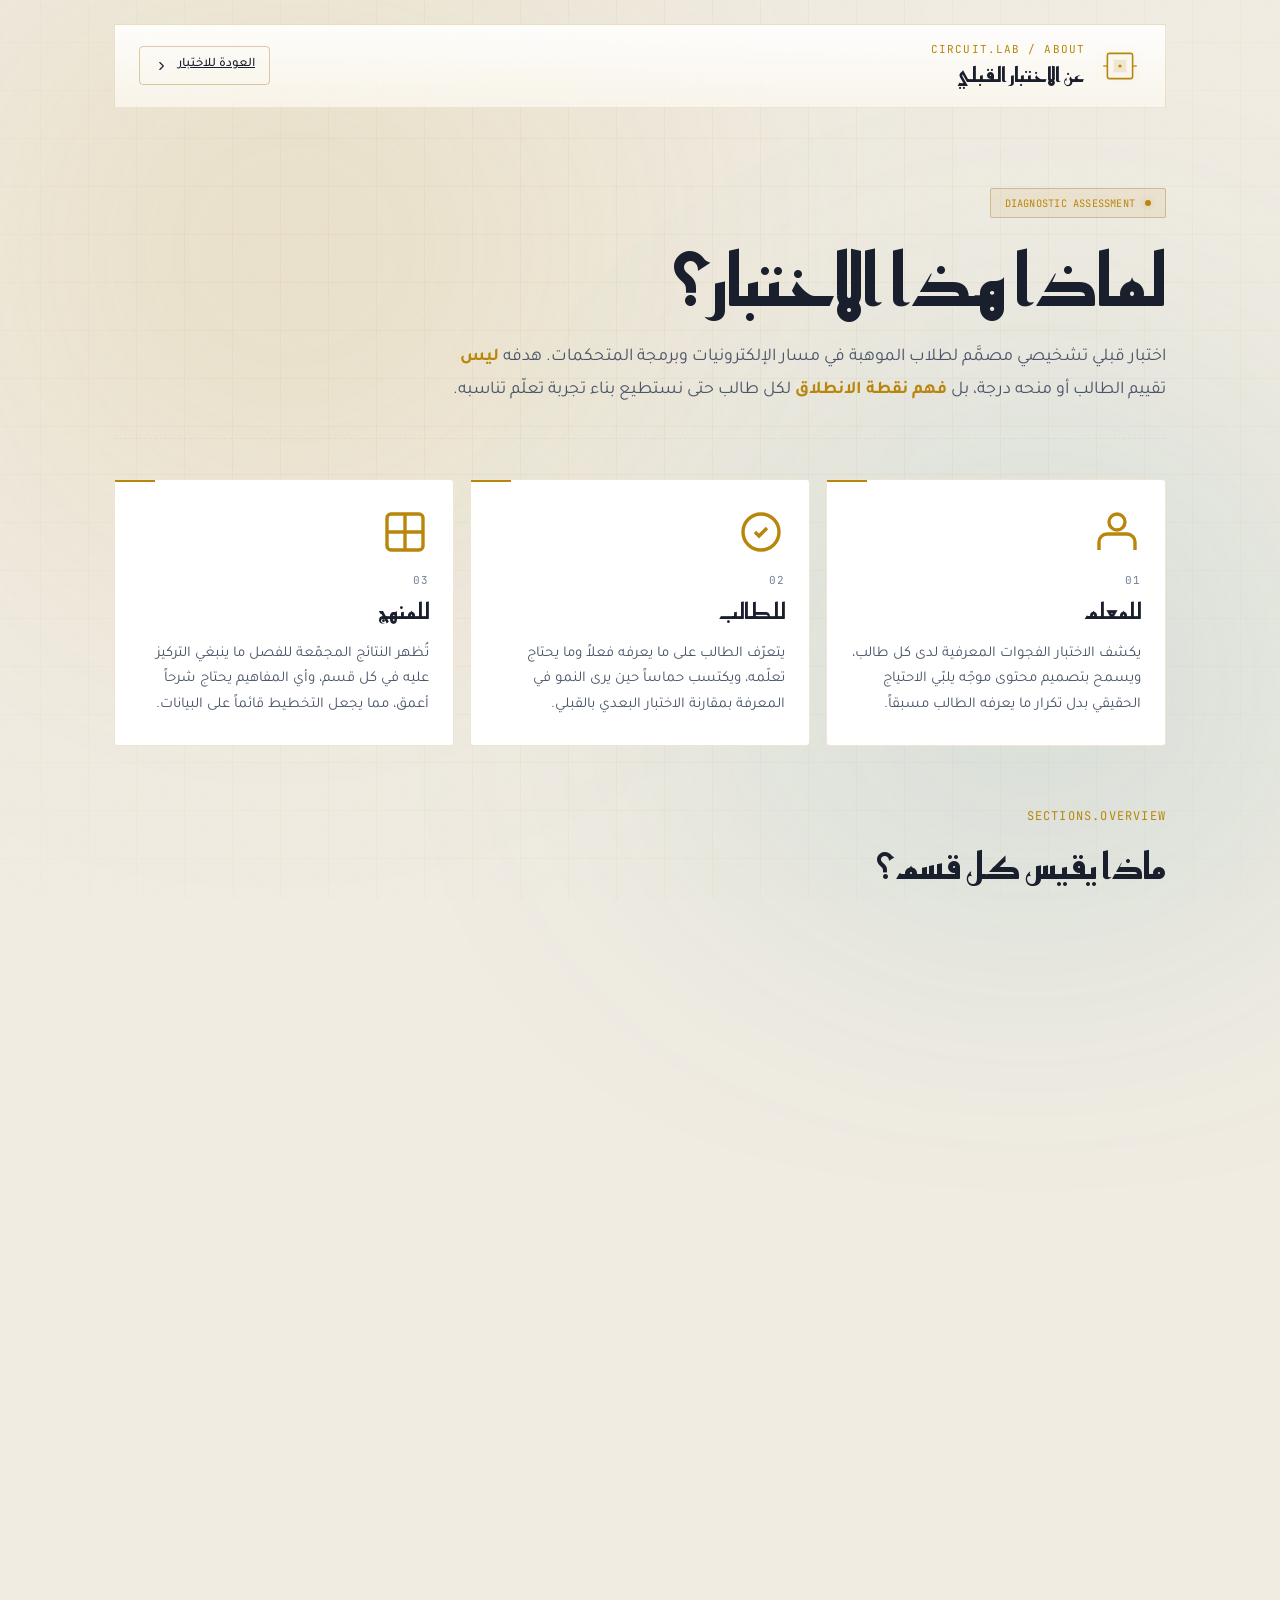
==== about.html @ c79e9f81 "Add files via upload" ====
<!DOCTYPE html>
<html lang="ar" dir="rtl">
<head>
  <meta charset="UTF-8" />
  <meta name="viewport" content="width=device-width, initial-scale=1.0" />
  <title>عن الاختبار — CIRCUIT.LAB</title>
  <link rel="preconnect" href="https://fonts.googleapis.com" />
  <link rel="preconnect" href="https://fonts.gstatic.com" crossorigin />
  <link href="https://fonts.googleapis.com/css2?family=Reem+Kufi:wght@400;500;600;700&family=Tajawal:wght@300;400;500;700;800&family=JetBrains+Mono:wght@400;500;700&display=swap" rel="stylesheet" />
  <link rel="stylesheet" href="styles.css" />
</head>
<body>
  <div class="ambient-grid" aria-hidden="true"></div>
  <div class="ambient-noise" aria-hidden="true"></div>
  <div class="ambient-glow ambient-glow--amber" aria-hidden="true"></div>
  <div class="ambient-glow ambient-glow--cyan" aria-hidden="true"></div>

  <div class="about-wrap">
    <!-- Top bar -->
    <div class="about-topbar">
      <div class="dash-brand">
        <div class="dash-brand__chip">
          <svg viewBox="0 0 40 40">
            <rect x="8" y="8" width="24" height="24" rx="2" fill="none" stroke="currentColor" stroke-width="1.5"/>
            <rect x="14" y="14" width="12" height="12" fill="currentColor" opacity="0.15"/>
            <circle cx="20" cy="20" r="1.5" fill="currentColor"/>
            <line x1="4" y1="20" x2="8" y2="20" stroke="currentColor" stroke-width="1.2"/>
            <line x1="32" y1="20" x2="36" y2="20" stroke="currentColor" stroke-width="1.2"/>
          </svg>
        </div>
        <div>
          <div class="dash-brand__title">CIRCUIT.LAB / ABOUT</div>
          <div class="dash-brand__sub">عن الاختبار القبلي</div>
        </div>
      </div>
      <a href="index.html" class="btn btn--ghost btn--sm">
        العودة للاختبار
        <svg viewBox="0 0 24 24" width="14" height="14"><path d="M10 6l6 6-6 6" fill="none" stroke="currentColor" stroke-width="2" stroke-linecap="round" stroke-linejoin="round"/></svg>
      </a>
    </div>

    <!-- Hero -->
    <section class="about-hero">
      <span class="meta-tag">
        <span class="meta-tag__dot"></span>
        <span class="mono">DIAGNOSTIC ASSESSMENT</span>
      </span>
      <h1 class="about-title">لماذا هذا الاختبار؟</h1>
      <p class="about-lede">
        اختبار قبلي تشخيصي مصمَّم لطلاب الموهبة في مسار الإلكترونيات وبرمجة المتحكمات.
        هدفه <strong>ليس</strong> تقييم الطالب أو منحه درجة، بل <strong>فهم نقطة الانطلاق</strong>
        لكل طالب حتى نستطيع بناء تجربة تعلّم تناسبه.
      </p>
    </section>

    <!-- Value cards -->
    <section class="about-values">
      <article class="value-card">
        <div class="value-card__icon">
          <svg viewBox="0 0 24 24" fill="none" stroke="currentColor" stroke-width="1.7">
            <path d="M3 21v-4a4 4 0 014-4h10a4 4 0 014 4v4"/>
            <circle cx="12" cy="7" r="4"/>
          </svg>
        </div>
        <span class="value-card__num mono">01</span>
        <h3>للمعلم</h3>
        <p>يكشف الاختبار الفجوات المعرفية لدى كل طالب، ويسمح بتصميم محتوى موجّه يلبّي الاحتياج الحقيقي بدل تكرار ما يعرفه الطالب مسبقاً.</p>
      </article>

      <article class="value-card">
        <div class="value-card__icon">
          <svg viewBox="0 0 24 24" fill="none" stroke="currentColor" stroke-width="1.7">
            <circle cx="12" cy="12" r="9"/>
            <path d="M9 12l2 2 4-4"/>
          </svg>
        </div>
        <span class="value-card__num mono">02</span>
        <h3>للطالب</h3>
        <p>يتعرّف الطالب على ما يعرفه فعلاً وما يحتاج تعلّمه، ويكتسب حماساً حين يرى النمو في المعرفة بمقارنة الاختبار البعدي بالقبلي.</p>
      </article>

      <article class="value-card">
        <div class="value-card__icon">
          <svg viewBox="0 0 24 24" fill="none" stroke="currentColor" stroke-width="1.7">
            <path d="M3 12h18M12 3v18"/>
            <rect x="3" y="3" width="18" height="18" rx="2"/>
          </svg>
        </div>
        <span class="value-card__num mono">03</span>
        <h3>للمنهج</h3>
        <p>تُظهر النتائج المجمّعة للفصل ما ينبغي التركيز عليه في كل قسم، وأي المفاهيم يحتاج شرحاً أعمق، مما يجعل التخطيط قائماً على البيانات.</p>
      </article>
    </section>

    <!-- Sections overview -->
    <section class="about-sections">
      <div class="about-section-head">
        <span class="mono mono--amber">SECTIONS.OVERVIEW</span>
        <h2>ماذا يقيس كل قسم؟</h2>
      </div>

      <div class="section-block">
        <div class="section-block__head">
          <span class="section-block__code mono">PWR / 01</span>
          <h3>أساسيات الكهرباء والإلكترونيات</h3>
          <span class="section-block__count mono">5 أسئلة</span>
        </div>
        <p>يقيس هذا القسم إلمام الطالب بالمفاهيم الأساسية: وحدات القياس، رموز القطع، فكرة الجهد والتيار والمقاومة، وقواعد التعامل الآمن مع الدوائر. إن ضعف الطالب هنا يعني الحاجة إلى تأسيس نظري قبل الانتقال لأي مشروع عملي.</p>
      </div>

      <div class="section-block">
        <div class="section-block__head">
          <span class="section-block__code mono">MCU / 02</span>
          <h3>الأردوينو وأنواع المتحكمات</h3>
          <span class="section-block__count mono">8 أسئلة</span>
        </div>
        <p>يفحص القسم معرفة الطالب بلوحات التحكم، الفرق بين الأردوينو ولوحات أخرى مثل ESP، وفهم بيئة البرمجة، ومكوّنات اللوحة (المنافذ الرقمية والتناظرية). النتيجة تحدد سرعة الشرح وعمق الأمثلة العملية.</p>
      </div>

      <div class="section-block">
        <div class="section-block__head">
          <span class="section-block__code mono">SNS / 03</span>
          <h3>الحساسات والمستشعرات</h3>
          <span class="section-block__count mono">7 أسئلة</span>
        </div>
        <p>يختبر معرفة الطالب بأنواع الحساسات الشائعة (حرارة، مسافة، ضوء، حركة)، وكيفية اختيار الحساس المناسب لكل تطبيق، إضافةً إلى قدرته على تصميم أفكار مشاريع مبتكرة تستفيد من هذه الحساسات.</p>
      </div>

      <div class="section-block">
        <div class="section-block__head">
          <span class="section-block__code mono">ACT / 04</span>
          <h3>المحركات والمخرجات</h3>
          <span class="section-block__count mono">4 أسئلة</span>
        </div>
        <p>يقيس التفريق بين أنواع المحركات (DC / Servo / Stepper)، ومفهوم المخرجات مقابل المدخلات في الدوائر. هذه المعرفة أساسية لأي مشروع روبوتات أو أتمتة.</p>
      </div>

      <div class="section-block">
        <div class="section-block__head">
          <span class="section-block__code mono">NET / 05</span>
          <h3>الاتصالات والمشاريع</h3>
          <span class="section-block__count mono">6 أسئلة</span>
        </div>
        <p>يقيّم إلمام الطالب بمفاهيم الاتصال اللاسلكي (WiFi, Bluetooth)، وإنترنت الأشياء (IoT)، وقدرته على تخيّل مشاريع مبتكرة. الأسئلة الأخيرة مفتوحة لإظهار شغف الطالب وأفكاره الإبداعية.</p>
      </div>
    </section>

    <!-- How it works -->
    <section class="about-how">
      <div class="about-section-head">
        <span class="mono mono--amber">WORKFLOW</span>
        <h2>كيف يُطبَّق الاختبار؟</h2>
      </div>

      <div class="how-grid">
        <div class="how-step">
          <div class="how-step__num mono">01</div>
          <h4>يحل الطالب الاختبار</h4>
          <p>30 سؤالاً موزعة على 5 أقسام، خلال 45 دقيقة، عبر أي متصفح على الجوال أو الحاسوب.</p>
        </div>
        <div class="how-step">
          <div class="how-step__num mono">02</div>
          <h4>إجابات تصل تلقائياً</h4>
          <p>تُرسَل إجابات الطالب مباشرة إلى لوحة المعلم بمجرد التسليم، دون الحاجة لأي إرسال يدوي.</p>
        </div>
        <div class="how-step">
          <div class="how-step__num mono">03</div>
          <h4>المعلم يصحّح ويحلل</h4>
          <p>يستخدم لوحته لتصحيح الأسئلة (يدوياً أو تلقائياً)، ويستعرض إحصائيات الفصل والأداء لكل قسم.</p>
        </div>
        <div class="how-step">
          <div class="how-step__num mono">04</div>
          <h4>يُبنى المحتوى وفق النتائج</h4>
          <p>يعدّل المعلم خطة التدريس بناءً على نقاط الضعف المشتركة، ويتابع تطور كل طالب لاحقاً.</p>
        </div>
      </div>
    </section>

    <!-- CTA -->
    <section class="about-cta">
      <div class="about-cta__inner">
        <span class="mono mono--amber">READY TO START</span>
        <h2>هيّا نبدأ الاختبار</h2>
        <p>الأسئلة موجّهة للفهم لا للحفظ. أجب بما تعرفه، واترك ما لا تعرفه فارغاً — لا خصم على الأسئلة الخاطئة.</p>
        <a href="index.html" class="btn btn--primary btn--start" style="width:auto; padding: 16px 32px; margin-top: 16px;">
          <span class="btn__label">
            <span>ابدأ الاختبار</span>
            <span class="mono mono--dim">START.EXAM</span>
          </span>
          <span class="btn__arrow" aria-hidden="true">
            <svg viewBox="0 0 24 24" width="18" height="18"><path d="M14 6l-6 6 6 6" fill="none" stroke="currentColor" stroke-width="2" stroke-linecap="round" stroke-linejoin="round"/></svg>
          </span>
        </a>
      </div>
    </section>
  </div>
</body>
</html>
---- styles.css ----
/* ============================================================
   CIRCUIT.LAB — Diagnostic Module Stylesheet
   Aesthetic: "Digital Laboratory"
   Palette: void navy + amber warning + cyan signal
   Typography: Reem Kufi (display AR) + Tajawal (body AR) + JetBrains Mono
============================================================ */

/* ------------------------------------------------------------
   1. Design tokens — LIGHT THEME
   "Clean Modern Laboratory" — warm off-white paper with amber/cyan accents
------------------------------------------------------------ */
:root {
  /* Base surfaces */
  --bg-void: #f0ece2;         /* darkest — warm cream */
  --bg-primary: #f7f3ea;      /* main body background */
  --bg-surface: #ffffff;      /* paper */
  --bg-elevated: #ffffff;     /* cards */
  --bg-hover: #f2ecdd;        /* hover state */
  --bg-inset: #fbf7ee;        /* inset panels */

  /* Borders */
  --border-hairline: rgba(160, 110, 20, 0.08);
  --border-subtle: rgba(160, 110, 20, 0.18);
  --border-normal: rgba(160, 110, 20, 0.35);
  --border-strong: rgba(160, 110, 20, 0.55);
  --border-cool: rgba(14, 116, 144, 0.28);

  /* Text */
  --text-primary: #1a1f2e;
  --text-secondary: #4a5568;
  --text-muted: #718096;
  --text-dim: #a0aec0;
  --text-inverse: #ffffff;

  /* Signal colors — darker for good contrast on light bg */
  --amber: #b8860b;           /* dark goldenrod */
  --amber-soft: #daa520;
  --amber-glow: rgba(184, 134, 11, 0.3);
  --amber-shadow: rgba(184, 134, 11, 0.15);
  --cyan: #0e7490;            /* darker cyan */
  --cyan-soft: #0891b2;
  --cyan-glow: rgba(14, 116, 144, 0.25);
  --mint: #047857;            /* darker mint */
  --mint-glow: rgba(4, 120, 87, 0.25);
  --red: #dc2626;
  --red-glow: rgba(220, 38, 38, 0.25);

  /* Typography */
  --font-display: 'Reem Kufi', 'Tajawal', system-ui, sans-serif;
  --font-body: 'Tajawal', system-ui, sans-serif;
  --font-mono: 'JetBrains Mono', 'Courier New', monospace;

  /* Radii */
  --r-sm: 4px;
  --r-md: 6px;
  --r-lg: 10px;
  --r-xl: 16px;

  /* Motion */
  --ease: cubic-bezier(0.4, 0, 0.2, 1);
  --ease-emphasized: cubic-bezier(0.2, 0.9, 0.3, 1);
  --dur-fast: 180ms;
  --dur-med: 320ms;
  --dur-slow: 600ms;
}

/* ------------------------------------------------------------
   2. Reset & base
------------------------------------------------------------ */
*,
*::before,
*::after {
  box-sizing: border-box;
  margin: 0;
  padding: 0;
}

html,
body {
  height: 100%;
  background: var(--bg-void);
  color: var(--text-primary);
  font-family: var(--font-body);
  font-size: 16px;
  line-height: 1.6;
  overflow-x: hidden;
  -webkit-font-smoothing: antialiased;
  -moz-osx-font-smoothing: grayscale;
}

body {
  position: relative;
  min-height: 100vh;
  overflow-y: auto;
}

button,
input,
textarea,
select {
  font: inherit;
  color: inherit;
}

button {
  background: none;
  border: none;
  cursor: pointer;
}

::selection {
  background: var(--amber);
  color: var(--text-inverse);
}

/* Custom scrollbar */
::-webkit-scrollbar {
  width: 10px;
  height: 10px;
}
::-webkit-scrollbar-track {
  background: var(--bg-primary);
}
::-webkit-scrollbar-thumb {
  background: var(--bg-elevated);
  border-radius: 5px;
  border: 2px solid var(--bg-primary);
}
::-webkit-scrollbar-thumb:hover {
  background: var(--border-normal);
}

.hidden {
  display: none !important;
}

.mono {
  font-family: var(--font-mono);
  font-feature-settings: 'ss01' on;
  letter-spacing: 0.02em;
  font-size: 0.86em;
}
.mono--amber { color: var(--amber); }
.mono--dim   { color: var(--text-dim); }
.mono--muted { color: var(--text-muted); }

/* ------------------------------------------------------------
   3. Ambient background layers
------------------------------------------------------------ */
.ambient-grid,
.ambient-noise,
.ambient-glow {
  position: fixed;
  inset: 0;
  pointer-events: none;
  z-index: 0;
}

.ambient-grid {
  background-image:
    linear-gradient(rgba(160, 110, 20, 0.05) 1px, transparent 1px),
    linear-gradient(90deg, rgba(160, 110, 20, 0.05) 1px, transparent 1px);
  background-size: 48px 48px;
  background-position: center center;
  mask-image: radial-gradient(ellipse at 50% 40%, rgba(0,0,0,1) 40%, rgba(0,0,0,0.3) 90%);
  -webkit-mask-image: radial-gradient(ellipse at 50% 40%, rgba(0,0,0,1) 40%, rgba(0,0,0,0.3) 90%);
}

.ambient-noise {
  opacity: 0.025;
  mix-blend-mode: multiply;
  background-image: url("data:image/svg+xml;utf8,<svg xmlns='http://www.w3.org/2000/svg' width='120' height='120'><filter id='n'><feTurbulence type='fractalNoise' baseFrequency='0.9' numOctaves='2' /></filter><rect width='100%25' height='100%25' filter='url(%23n)' opacity='0.6'/></svg>");
}

.ambient-glow {
  filter: blur(140px);
  opacity: 0.18;
}
.ambient-glow--amber {
  background: radial-gradient(circle at 20% 20%, var(--amber) 0%, transparent 45%);
}
.ambient-glow--cyan {
  background: radial-gradient(circle at 85% 85%, var(--cyan) 0%, transparent 40%);
}

/* ------------------------------------------------------------
   4. Screen structure
------------------------------------------------------------ */
.screen {
  position: relative;
  z-index: 1;
  min-height: 100vh;
  animation: screen-in var(--dur-slow) var(--ease-emphasized);
}

@keyframes screen-in {
  from {
    opacity: 0;
    transform: translateY(8px);
  }
  to {
    opacity: 1;
    transform: translateY(0);
  }
}

/* ------------------------------------------------------------
   5. WELCOME screen
------------------------------------------------------------ */
.screen--welcome {
  padding: 32px 24px;
  display: flex;
  align-items: center;
  justify-content: center;
}

.frame--outer {
  width: 100%;
  max-width: 1400px;
  border: 1px solid var(--border-subtle);
  background: linear-gradient(180deg, rgba(255, 255, 255, 0.85), rgba(251, 247, 238, 0.7));
  backdrop-filter: blur(2px);
  position: relative;
}

/* Frame corner brackets */
.frame--outer::before,
.frame--outer::after {
  content: '';
  position: absolute;
  width: 32px;
  height: 32px;
  border: 2px solid var(--amber);
  opacity: 0.7;
}
.frame--outer::before {
  top: -1px; right: -1px;
  border-left: none; border-bottom: none;
}
.frame--outer::after {
  bottom: -1px; left: -1px;
  border-right: none; border-top: none;
}

.brand-strip {
  display: flex;
  justify-content: space-between;
  align-items: center;
  padding: 14px 24px;
  border-bottom: 1px solid var(--border-hairline);
  background: var(--bg-inset);
  font-size: 12px;
  color: var(--text-muted);
}
.brand-strip__left,
.brand-strip__right {
  display: flex;
  align-items: center;
  gap: 12px;
}
.brand-strip__divider {
  color: var(--text-dim);
}
.brand-strip__link {
  display: inline-flex;
  align-items: center;
  gap: 6px;
  color: var(--amber);
  text-decoration: none;
  padding: 4px 10px;
  border: 1px solid var(--border-normal);
  border-radius: 2px;
  transition: all var(--dur-fast) var(--ease);
}
.brand-strip__link:hover {
  background: rgba(184, 134, 11, 0.1);
  transform: translateY(-1px);
}

.signal-dot {
  display: inline-block;
  width: 8px;
  height: 8px;
  border-radius: 50%;
  background: var(--mint);
  box-shadow: 0 0 8px var(--mint-glow);
  animation: pulse 1.6s infinite;
}
.signal-dot--sm {
  width: 6px;
  height: 6px;
}
@keyframes pulse {
  0%, 100% { opacity: 1; transform: scale(1); }
  50% { opacity: 0.4; transform: scale(0.85); }
}

.welcome-grid {
  display: grid;
  grid-template-columns: 1.35fr 1fr;
  gap: 48px;
  padding: 56px 48px;
}

.welcome-hero {
  animation: slide-in-r var(--dur-slow) var(--ease-emphasized) both;
  animation-delay: 100ms;
}
.welcome-panel {
  animation: slide-in-l var(--dur-slow) var(--ease-emphasized) both;
  animation-delay: 250ms;
}

@keyframes slide-in-r {
  from { opacity: 0; transform: translateX(-24px); }
  to { opacity: 1; transform: translateX(0); }
}
@keyframes slide-in-l {
  from { opacity: 0; transform: translateX(24px); }
  to { opacity: 1; transform: translateX(0); }
}

/* Hero */
.meta-tag {
  display: inline-flex;
  align-items: center;
  gap: 10px;
  padding: 6px 14px;
  border: 1px solid var(--border-normal);
  color: var(--amber);
  font-size: 12px;
  letter-spacing: 0.08em;
  border-radius: 2px;
  background: rgba(184, 134, 11, 0.08);
  margin-bottom: 32px;
}
.meta-tag__dot {
  width: 6px;
  height: 6px;
  border-radius: 50%;
  background: var(--amber);
  box-shadow: 0 0 6px var(--amber-glow);
  animation: pulse 1.6s infinite;
}

.hero-title {
  font-family: var(--font-display);
  font-weight: 700;
  font-size: clamp(56px, 9vw, 128px);
  line-height: 0.9;
  letter-spacing: -0.02em;
  margin-bottom: 20px;
}
.hero-title__line {
  display: block;
  color: var(--text-primary);
}
.hero-title__line--accent {
  color: var(--amber);
  position: relative;
  padding-inline-start: 44px;
}
.hero-title__line--accent::before {
  content: '';
  position: absolute;
  right: 0;
  top: 50%;
  transform: translateY(-50%);
  width: 28px;
  height: 2px;
  background: var(--amber);
  box-shadow: 0 0 8px var(--amber-glow);
}

.hero-underline {
  color: var(--amber);
  opacity: 0.5;
  margin-bottom: 32px;
  height: 12px;
}
.hero-underline svg { width: 100%; height: 100%; }

.hero-subtitle {
  font-family: var(--font-display);
  font-weight: 500;
  font-size: 22px;
  color: var(--cyan);
  margin-bottom: 24px;
  letter-spacing: 0.01em;
}

.hero-description {
  max-width: 540px;
  color: var(--text-secondary);
  line-height: 1.8;
  margin-bottom: 40px;
  font-size: 17px;
}

.hero-stats {
  display: grid;
  grid-template-columns: repeat(4, 1fr);
  gap: 12px;
  margin-bottom: 40px;
  max-width: 640px;
}
.stat {
  position: relative;
  padding: 16px 14px 14px;
  border: 1px solid var(--border-hairline);
  background: var(--bg-inset);
  overflow: hidden;
  transition: border-color var(--dur-fast) var(--ease), transform var(--dur-fast) var(--ease);
}
.stat:hover {
  border-color: var(--border-normal);
  transform: translateY(-2px);
}
.stat::before {
  content: '';
  position: absolute;
  top: 0; left: 0;
  width: 24px;
  height: 1px;
  background: var(--amber);
}
.stat__ordinal {
  display: block;
  font-size: 10px;
  color: var(--text-dim);
  margin-bottom: 8px;
}
.stat__value {
  display: block;
  font-size: 32px;
  color: var(--text-primary);
  font-weight: 700;
  line-height: 1;
}
.stat__label {
  display: block;
  font-size: 13px;
  color: var(--text-muted);
  margin-top: 4px;
}

.hero-instructions {
  border: 1px solid var(--border-hairline);
  background: rgba(11, 17, 32, 0.6);
  padding: 20px 24px;
  max-width: 640px;
}
.instructions-header {
  padding-bottom: 12px;
  margin-bottom: 12px;
  border-bottom: 1px solid var(--border-hairline);
  font-size: 12px;
  color: var(--amber);
  letter-spacing: 0.06em;
}
.hero-instructions ul {
  list-style: none;
}
.hero-instructions li {
  display: flex;
  gap: 12px;
  padding: 6px 0;
  color: var(--text-secondary);
  font-size: 15px;
}
.li-num {
  color: var(--amber);
  flex-shrink: 0;
}

/* Panel */
.welcome-panel {
  position: relative;
  padding: 44px 40px;
  background: linear-gradient(180deg, rgba(255, 255, 255, 0.9), rgba(251, 247, 238, 0.85));
  border: 1px solid var(--border-subtle);
}

.panel-corners {
  position: absolute;
  inset: 0;
  pointer-events: none;
}
.corner {
  position: absolute;
  width: 18px;
  height: 18px;
  border-color: var(--amber);
  border-style: solid;
  border-width: 0;
}
.corner--tl { top: -1px; right: -1px; border-top-width: 2px; border-right-width: 2px; }
.corner--tr { top: -1px; left: -1px; border-top-width: 2px; border-left-width: 2px; }
.corner--bl { bottom: -1px; right: -1px; border-bottom-width: 2px; border-right-width: 2px; }
.corner--br { bottom: -1px; left: -1px; border-bottom-width: 2px; border-left-width: 2px; }

.panel-head {
  margin-bottom: 32px;
}
.panel-head__row {
  display: flex;
  justify-content: space-between;
  align-items: center;
  margin-bottom: 12px;
  font-size: 11px;
  letter-spacing: 0.08em;
}
.panel-title {
  font-family: var(--font-display);
  font-weight: 600;
  font-size: 34px;
  margin-bottom: 6px;
}
.panel-caption {
  color: var(--text-muted);
  font-size: 15px;
}

.student-form {
  display: flex;
  flex-direction: column;
  gap: 20px;
}

.field {
  display: block;
  position: relative;
}
.field__index {
  display: inline-block;
  color: var(--amber);
  font-size: 11px;
  margin-inline-end: 8px;
}
.field__label {
  color: var(--text-secondary);
  font-size: 14px;
  font-weight: 500;
}
.field__optional {
  color: var(--text-dim);
  font-size: 12px;
  margin-inline-start: 4px;
}
.field input,
.field textarea {
  display: block;
  width: 100%;
  margin-top: 8px;
  padding: 12px 14px;
  background: var(--bg-inset);
  border: 1px solid var(--border-hairline);
  border-radius: var(--r-sm);
  color: var(--text-primary);
  font-size: 15px;
  transition: border-color var(--dur-fast) var(--ease), box-shadow var(--dur-fast) var(--ease), background var(--dur-fast) var(--ease);
}
.field input::placeholder,
.field textarea::placeholder {
  color: var(--text-dim);
}
.field input:focus,
.field textarea:focus {
  outline: none;
  border-color: var(--amber);
  background: rgba(11, 17, 32, 0.9);
  box-shadow: 0 0 0 3px var(--amber-shadow);
}

/* Buttons */
.btn {
  display: inline-flex;
  align-items: center;
  justify-content: center;
  gap: 10px;
  padding: 14px 22px;
  border-radius: var(--r-sm);
  border: 1px solid transparent;
  font-family: var(--font-body);
  font-weight: 500;
  font-size: 15px;
  cursor: pointer;
  transition: transform var(--dur-fast) var(--ease), background var(--dur-fast) var(--ease), border-color var(--dur-fast) var(--ease), box-shadow var(--dur-fast) var(--ease);
  position: relative;
  overflow: hidden;
}
.btn--sm { padding: 8px 14px; font-size: 13px; }
.btn__arrow { display: inline-flex; }
.btn:active { transform: translateY(1px); }

.btn--primary {
  background: var(--amber);
  color: var(--text-inverse);
  font-weight: 700;
  border-color: var(--amber);
  box-shadow: 0 4px 20px var(--amber-shadow);
}
.btn--primary:hover {
  background: var(--amber-soft);
  box-shadow: 0 6px 30px var(--amber-glow);
  transform: translateY(-1px);
}

.btn--ghost {
  background: transparent;
  color: var(--text-primary);
  border-color: var(--border-normal);
}
.btn--ghost:hover {
  border-color: var(--amber);
  background: rgba(184, 134, 11, 0.1);
}

.btn--start {
  width: 100%;
  padding: 18px 24px;
  margin-top: 8px;
  justify-content: space-between;
}
.btn--start .btn__label {
  display: flex;
  flex-direction: column;
  align-items: flex-start;
  gap: 2px;
  line-height: 1.2;
}
.btn--start .btn__label > span:first-child {
  font-size: 17px;
  font-weight: 700;
}
.btn--start .btn__label > span:last-child {
  font-size: 10px;
  opacity: 0.7;
  letter-spacing: 0.08em;
}

.resume-row {
  display: flex;
  justify-content: space-between;
  align-items: center;
  padding-top: 16px;
  border-top: 1px dashed var(--border-hairline);
  margin-top: 8px;
}

.link-btn {
  display: inline-flex;
  align-items: center;
  gap: 8px;
  color: var(--cyan);
  font-size: 13px;
  padding: 6px 8px;
  transition: color var(--dur-fast) var(--ease);
}
.link-btn:hover { color: var(--cyan-soft); }
.link-btn--danger { color: var(--red); }
.link-btn--danger:hover { color: #fca5a5; }

/* ------------------------------------------------------------
   6. QUIZ screen
------------------------------------------------------------ */
.screen--quiz {
  display: flex;
  flex-direction: column;
  padding: 0;
}

.quiz-header {
  display: flex;
  justify-content: space-between;
  align-items: center;
  padding: 16px 32px;
  border-bottom: 1px solid var(--border-hairline);
  background: linear-gradient(180deg, rgba(255, 255, 255, 0.95), rgba(255, 255, 255, 0.85));
  backdrop-filter: blur(8px);
  position: sticky;
  top: 0;
  z-index: 10;
}
.quiz-header__left,
.quiz-header__right {
  display: flex;
  align-items: center;
  gap: 20px;
}

.chip-logo {
  width: 40px;
  height: 40px;
  color: var(--amber);
  filter: drop-shadow(0 0 6px var(--amber-shadow));
}

.quiz-brand__title {
  color: var(--amber);
  font-size: 12px;
  letter-spacing: 0.1em;
}
.quiz-brand__sub {
  font-family: var(--font-display);
  font-size: 15px;
  color: var(--text-primary);
  margin-top: 2px;
}

.student-badge {
  padding: 6px 12px;
  border: 1px solid var(--border-subtle);
  border-radius: var(--r-sm);
  font-size: 13px;
  color: var(--text-secondary);
  background: var(--bg-inset);
  margin-inline-start: 16px;
  max-width: 260px;
  overflow: hidden;
  text-overflow: ellipsis;
  white-space: nowrap;
}

.progress-info {
  display: flex;
  flex-direction: column;
  align-items: flex-end;
  gap: 4px;
  min-width: 180px;
}
.progress-info__label {
  font-size: 10px;
  color: var(--text-muted);
  letter-spacing: 0.1em;
}
.progress-info__value {
  font-size: 18px;
  color: var(--text-primary);
  font-weight: 500;
}
.progress-info__sep { color: var(--text-dim); margin: 0 3px; }
.progress-bar {
  width: 100%;
  height: 4px;
  background: var(--bg-inset);
  border-radius: 2px;
  overflow: hidden;
  margin-top: 4px;
}
.progress-bar__fill {
  height: 100%;
  width: 0%;
  background: linear-gradient(90deg, var(--amber), var(--cyan));
  transition: width var(--dur-med) var(--ease);
  box-shadow: 0 0 6px var(--amber-shadow);
}

.timer {
  display: flex;
  flex-direction: column;
  align-items: flex-end;
  gap: 2px;
  padding: 8px 16px;
  border: 1px solid var(--border-subtle);
  background: var(--bg-inset);
  border-radius: var(--r-sm);
  min-width: 160px;
}
.timer__label {
  font-size: 10px;
  color: var(--text-muted);
  letter-spacing: 0.1em;
}
.timer__value {
  font-size: 24px;
  color: var(--amber);
  font-weight: 700;
  font-variant-numeric: tabular-nums;
  text-shadow: 0 0 12px var(--amber-shadow);
}
.timer--warn .timer__value { color: var(--red); text-shadow: 0 0 12px var(--red-glow); }
.timer--warn { border-color: var(--red); animation: warn-blink 1s infinite; }
@keyframes warn-blink {
  0%, 100% { box-shadow: 0 0 0 0 var(--red-glow); }
  50% { box-shadow: 0 0 0 4px transparent; }
}

.quiz-body {
  display: grid;
  grid-template-columns: 300px 1fr;
  gap: 32px;
  padding: 32px;
  flex: 1;
  max-width: 1600px;
  width: 100%;
  margin: 0 auto;
}

/* Sidebar navigation */
.quiz-nav {
  position: sticky;
  top: 100px;
  align-self: start;
  padding: 20px;
  border: 1px solid var(--border-hairline);
  background: var(--bg-inset);
  max-height: calc(100vh - 140px);
  overflow-y: auto;
}
.quiz-nav__head {
  padding-bottom: 12px;
  margin-bottom: 12px;
  border-bottom: 1px solid var(--border-hairline);
}
.quiz-nav__title {
  display: block;
  font-family: var(--font-display);
  font-size: 15px;
  color: var(--text-primary);
  margin-top: 4px;
}
.quiz-nav__legend {
  display: flex;
  flex-wrap: wrap;
  gap: 10px;
  padding-bottom: 12px;
  margin-bottom: 16px;
  border-bottom: 1px dashed var(--border-hairline);
}
.legend-item {
  display: inline-flex;
  align-items: center;
  gap: 6px;
  font-size: 11px;
  color: var(--text-muted);
}
.legend-swatch {
  display: inline-block;
  width: 12px;
  height: 12px;
  border: 1px solid var(--border-normal);
}
.legend-swatch--answered { background: var(--amber); border-color: var(--amber); }
.legend-swatch--current { background: transparent; border-color: var(--cyan); box-shadow: 0 0 4px var(--cyan-glow); }
.legend-swatch--empty { background: transparent; }

.section-list {
  display: flex;
  flex-direction: column;
  gap: 18px;
}
.nav-section-title {
  display: flex;
  align-items: baseline;
  gap: 8px;
  font-size: 12px;
  color: var(--text-secondary);
  margin-bottom: 8px;
  padding-bottom: 6px;
  border-bottom: 1px dashed var(--border-hairline);
}
.nav-section-title .mono {
  color: var(--text-dim);
}
.nav-questions {
  display: grid;
  grid-template-columns: repeat(6, 1fr);
  gap: 6px;
}
.nav-q-btn {
  display: flex;
  align-items: center;
  justify-content: center;
  aspect-ratio: 1 / 1;
  border: 1px solid var(--border-subtle);
  background: var(--bg-void);
  color: var(--text-muted);
  font-family: var(--font-mono);
  font-size: 12px;
  transition: all var(--dur-fast) var(--ease);
}
.nav-q-btn:hover {
  border-color: var(--amber);
  color: var(--amber);
}
.nav-q-btn.is-answered {
  background: var(--amber);
  color: var(--text-inverse);
  border-color: var(--amber);
}
.nav-q-btn.is-current {
  border-color: var(--cyan);
  color: var(--cyan);
  box-shadow: inset 0 0 0 1px var(--cyan-glow), 0 0 8px var(--cyan-glow);
}
.nav-q-btn.is-answered.is-current {
  background: var(--cyan);
  color: var(--text-inverse);
  border-color: var(--cyan);
}

/* Main question area */
.quiz-main {
  display: flex;
  flex-direction: column;
  min-width: 0;
}

.question-shell {
  padding: 40px 44px;
  border: 1px solid var(--border-subtle);
  background: linear-gradient(180deg, rgba(255, 255, 255, 0.85), rgba(251, 247, 238, 0.75));
  position: relative;
  min-height: 500px;
  margin-bottom: 24px;
  animation: q-fade var(--dur-med) var(--ease-emphasized);
}
@keyframes q-fade {
  from { opacity: 0; transform: translateY(8px); }
  to { opacity: 1; transform: translateY(0); }
}

.q-head {
  display: flex;
  justify-content: space-between;
  align-items: baseline;
  gap: 16px;
  padding-bottom: 20px;
  margin-bottom: 24px;
  border-bottom: 1px dashed var(--border-hairline);
}
.q-crumb {
  display: flex;
  align-items: baseline;
  gap: 12px;
  flex-wrap: wrap;
  font-size: 12px;
}
.q-section-badge {
  display: inline-flex;
  align-items: center;
  gap: 6px;
  padding: 4px 10px;
  background: rgba(14, 116, 144, 0.08);
  border: 1px solid var(--border-cool);
  color: var(--cyan);
  border-radius: 2px;
  font-size: 12px;
  letter-spacing: 0.03em;
}
.q-number {
  color: var(--text-muted);
}
.q-number strong {
  color: var(--amber);
  font-weight: 700;
}
.q-type-badge {
  padding: 4px 10px;
  border: 1px solid var(--border-subtle);
  color: var(--text-muted);
  font-family: var(--font-mono);
  font-size: 11px;
  letter-spacing: 0.06em;
}
.q-points {
  font-family: var(--font-mono);
  font-size: 12px;
  color: var(--amber);
}

.q-title {
  font-family: var(--font-display);
  font-weight: 500;
  font-size: 26px;
  line-height: 1.5;
  color: var(--text-primary);
  margin-bottom: 24px;
}

.q-body { margin-bottom: 24px; }

/* Question image — dark display screen embedded in light paper */
.q-image {
  margin: 16px 0 24px;
  padding: 24px;
  background: #0a0e1a;
  border: 1px solid #2a3452;
  display: flex;
  justify-content: center;
  position: relative;
  border-radius: var(--r-sm);
  overflow: hidden;
  box-shadow: inset 0 2px 8px rgba(0, 0, 0, 0.4), 0 4px 20px rgba(0, 0, 0, 0.08);
}
.q-image::before,
.q-image::after {
  content: '';
  position: absolute;
  width: 14px;
  height: 14px;
  border: 1px solid #ffb020;
  opacity: 0.5;
}
.q-image::before { top: 8px; right: 8px; border-left: none; border-bottom: none; }
.q-image::after { bottom: 8px; left: 8px; border-right: none; border-top: none; }
.q-image img,
.q-image svg {
  max-width: 100%;
  height: auto;
  max-height: 360px;
}
.q-image__caption {
  position: absolute;
  bottom: 8px;
  right: 12px;
  font-family: var(--font-mono);
  font-size: 10px;
  color: rgba(255, 176, 32, 0.7);
  letter-spacing: 0.08em;
}

/* Option list (MCQ / True-False) */
.opt-list {
  display: flex;
  flex-direction: column;
  gap: 10px;
}
.opt {
  display: flex;
  align-items: center;
  gap: 14px;
  padding: 14px 18px;
  border: 1px solid var(--border-subtle);
  background: var(--bg-inset);
  cursor: pointer;
  transition: all var(--dur-fast) var(--ease);
  position: relative;
}
.opt:hover {
  border-color: var(--border-normal);
  background: var(--bg-hover);
  transform: translateX(-4px);
}
.opt__key {
  display: inline-flex;
  align-items: center;
  justify-content: center;
  width: 32px;
  height: 32px;
  border: 1px solid var(--border-normal);
  background: var(--bg-void);
  color: var(--amber);
  font-family: var(--font-mono);
  font-size: 13px;
  font-weight: 500;
  flex-shrink: 0;
  transition: all var(--dur-fast) var(--ease);
}
.opt__text {
  flex: 1;
  font-size: 16px;
  color: var(--text-primary);
  line-height: 1.5;
}
.opt input[type="radio"] { display: none; }
.opt.is-selected {
  border-color: var(--amber);
  background: rgba(184, 134, 11, 0.1);
  box-shadow: inset 3px 0 0 var(--amber);
}
.opt.is-selected .opt__key {
  background: var(--amber);
  color: var(--text-inverse);
  border-color: var(--amber);
}

.opt-list--tf {
  display: grid;
  grid-template-columns: 1fr 1fr;
  gap: 16px;
}
.opt-tf {
  padding: 24px;
  text-align: center;
  font-size: 20px;
  font-family: var(--font-display);
}
.opt-tf__key { margin: 0 auto 8px; }

/* Text input questions */
.q-text-input {
  width: 100%;
  padding: 16px 18px;
  background: var(--bg-inset);
  border: 1px solid var(--border-subtle);
  border-radius: var(--r-sm);
  color: var(--text-primary);
  font-size: 16px;
  font-family: var(--font-body);
  transition: border-color var(--dur-fast) var(--ease), box-shadow var(--dur-fast) var(--ease);
}
.q-text-input:focus {
  outline: none;
  border-color: var(--amber);
  box-shadow: 0 0 0 3px var(--amber-shadow);
}
.q-text-input::placeholder { color: var(--text-dim); }

textarea.q-text-input {
  min-height: 140px;
  resize: vertical;
  line-height: 1.7;
}

/* Code display — dark terminal look */
.q-code {
  margin: 12px 0 20px;
  border: 1px solid #2a3452;
  background: #0a0e1a;
  border-radius: var(--r-sm);
  overflow: hidden;
  box-shadow: 0 4px 20px rgba(0, 0, 0, 0.08);
}
.q-code__head {
  padding: 10px 14px;
  background: #131826;
  border-bottom: 1px solid #2a3452;
  font-family: var(--font-mono);
  font-size: 11px;
  color: #a3aecc;
  letter-spacing: 0.08em;
  display: flex;
  align-items: center;
  gap: 10px;
}
.q-code__dots {
  display: flex;
  gap: 6px;
}
.q-code__dot {
  width: 10px;
  height: 10px;
  border-radius: 50%;
}
.q-code__dot--r { background: #ff5f56; }
.q-code__dot--y { background: #ffbd2e; }
.q-code__dot--g { background: #27c93f; }
.q-code__body {
  padding: 20px 24px;
  font-family: var(--font-mono);
  font-size: 14px;
  color: #7ce8f6;
  line-height: 1.7;
  overflow-x: auto;
  direction: ltr;
  text-align: left;
  white-space: pre;
}
.q-code__body .kw { color: var(--amber); }
.q-code__body .fn { color: #a5b4fc; }
.q-code__body .num { color: var(--mint); }
.q-code__body .cmt { color: var(--text-dim); font-style: italic; }

/* Matching question */
.matching-grid {
  display: grid;
  grid-template-columns: 1fr 1fr;
  gap: 20px;
  align-items: start;
}
.matching-col h4 {
  font-family: var(--font-display);
  font-size: 14px;
  color: var(--text-muted);
  letter-spacing: 0.06em;
  padding-bottom: 8px;
  margin-bottom: 12px;
  border-bottom: 1px dashed var(--border-hairline);
}
.matching-item {
  padding: 12px 14px;
  margin-bottom: 8px;
  background: var(--bg-inset);
  border: 1px solid var(--border-subtle);
  display: flex;
  align-items: center;
  gap: 10px;
  font-size: 15px;
}
.matching-item__key {
  display: inline-flex;
  align-items: center;
  justify-content: center;
  min-width: 28px;
  height: 28px;
  padding: 0 8px;
  border: 1px solid var(--border-normal);
  color: var(--amber);
  font-family: var(--font-mono);
  font-size: 12px;
}
.matching-select {
  margin-inline-start: auto;
  padding: 6px 10px;
  background: var(--bg-void);
  border: 1px solid var(--border-normal);
  color: var(--amber);
  font-family: var(--font-mono);
  font-size: 13px;
  border-radius: 2px;
  cursor: pointer;
}
.matching-select:focus {
  outline: none;
  box-shadow: 0 0 0 2px var(--amber-shadow);
}

.q-hint {
  margin-top: 20px;
  padding: 12px 16px;
  background: rgba(14, 116, 144, 0.06);
  border-inline-start: 3px solid var(--cyan);
  color: var(--cyan-soft);
  font-size: 14px;
  border-radius: 2px;
}
.q-hint strong {
  color: var(--cyan);
  font-family: var(--font-mono);
  font-size: 11px;
  letter-spacing: 0.1em;
  margin-inline-end: 8px;
}

.quiz-actions {
  display: flex;
  justify-content: space-between;
  gap: 12px;
  padding-top: 12px;
}
.quiz-actions .btn { min-width: 140px; }

/* ------------------------------------------------------------
   7. RESULTS screen
------------------------------------------------------------ */
.screen--results {
  padding: 40px 24px;
  display: flex;
  align-items: center;
  justify-content: center;
}
.results-frame {
  width: 100%;
  max-width: 1100px;
}

.results-hero {
  text-align: center;
  padding: 40px 20px 60px;
}
.check-frame {
  width: 120px;
  height: 120px;
  margin: 0 auto 24px;
  color: var(--mint);
  filter: drop-shadow(0 0 20px var(--mint-glow));
}
.check-svg { width: 100%; height: 100%; }
.check-circle {
  stroke-dasharray: 251;
  stroke-dashoffset: 251;
  animation: draw-circle 1s var(--ease-emphasized) 0.2s forwards;
}
.check-tick {
  stroke-dasharray: 80;
  stroke-dashoffset: 80;
  animation: draw-tick 0.5s var(--ease-emphasized) 1s forwards;
}
@keyframes draw-circle { to { stroke-dashoffset: 0; } }
@keyframes draw-tick { to { stroke-dashoffset: 0; } }

.results-status {
  font-size: 12px;
  letter-spacing: 0.1em;
  margin-bottom: 12px;
}
.results-title {
  font-family: var(--font-display);
  font-size: 48px;
  font-weight: 600;
  margin-bottom: 8px;
}
.results-subtitle {
  color: var(--text-secondary);
  font-size: 17px;
}

.results-summary {
  display: grid;
  grid-template-columns: repeat(4, 1fr);
  gap: 12px;
  margin-bottom: 48px;
}
.summary-card {
  padding: 20px;
  border: 1px solid var(--border-subtle);
  background: var(--bg-inset);
  position: relative;
}
.summary-card::before {
  content: '';
  position: absolute;
  top: 0; left: 0;
  width: 30px;
  height: 2px;
  background: var(--amber);
}
.summary-card__label {
  display: block;
  font-family: var(--font-mono);
  font-size: 11px;
  color: var(--text-muted);
  letter-spacing: 0.08em;
  margin-bottom: 8px;
}
.summary-card__value {
  display: block;
  font-family: var(--font-display);
  font-size: 22px;
  color: var(--text-primary);
  font-weight: 600;
  word-break: break-word;
}
.summary-card__value--mono {
  font-family: var(--font-mono);
}

.actions-head {
  display: flex;
  justify-content: space-between;
  align-items: baseline;
  padding-bottom: 16px;
  margin-bottom: 24px;
  border-bottom: 1px dashed var(--border-hairline);
}
.actions-title {
  font-family: var(--font-display);
  font-size: 18px;
}

.actions-grid {
  display: grid;
  grid-template-columns: repeat(auto-fit, minmax(240px, 1fr));
  gap: 12px;
  margin-bottom: 32px;
}
.action-card {
  display: flex;
  align-items: center;
  gap: 16px;
  padding: 18px 20px;
  border: 1px solid var(--border-subtle);
  background: var(--bg-inset);
  text-align: right;
  transition: all var(--dur-fast) var(--ease);
  color: var(--text-primary);
  position: relative;
  overflow: hidden;
}
.action-card::before {
  content: '';
  position: absolute;
  top: 0; right: 0;
  width: 3px;
  height: 100%;
  background: var(--amber);
  transform: scaleY(0);
  transform-origin: top;
  transition: transform var(--dur-fast) var(--ease);
}
.action-card:hover {
  border-color: var(--amber);
  background: var(--bg-hover);
  transform: translateY(-2px);
}
.action-card:hover::before {
  transform: scaleY(1);
}
.action-card__icon {
  width: 44px;
  height: 44px;
  display: flex;
  align-items: center;
  justify-content: center;
  border: 1px solid var(--border-normal);
  color: var(--amber);
  flex-shrink: 0;
  transition: all var(--dur-fast) var(--ease);
}
.action-card:hover .action-card__icon {
  background: var(--amber);
  color: var(--text-inverse);
}
.action-card__body { flex: 1; }
.action-card__body h3 {
  font-family: var(--font-display);
  font-size: 16px;
  font-weight: 500;
  margin: 4px 0 2px;
}
.action-card__body p {
  font-size: 13px;
  color: var(--text-muted);
}
.action-card--restart::before { background: var(--cyan); }
.action-card--restart .action-card__icon { color: var(--cyan); border-color: var(--border-cool); }
.action-card--restart:hover .action-card__icon { background: var(--cyan); color: var(--text-inverse); }

.teacher-config {
  border: 1px solid var(--border-subtle);
  background: var(--bg-inset);
  padding: 20px 24px;
}
.teacher-config summary {
  cursor: pointer;
  color: var(--text-primary);
  font-size: 15px;
  display: flex;
  align-items: center;
  gap: 10px;
  list-style: none;
}
.teacher-config summary::-webkit-details-marker { display: none; }
.teacher-config summary::before {
  content: '›';
  font-family: var(--font-mono);
  color: var(--amber);
  transition: transform var(--dur-fast) var(--ease);
}
.teacher-config[open] summary::before { transform: rotate(-90deg); }
.teacher-config__body {
  margin-top: 16px;
  padding-top: 16px;
  border-top: 1px dashed var(--border-hairline);
}
.teacher-config p {
  color: var(--text-secondary);
  font-size: 14px;
  margin-bottom: 12px;
}
.config-row {
  display: flex;
  gap: 8px;
  margin-bottom: 12px;
}
.config-row input {
  flex: 1;
  padding: 10px 12px;
  background: var(--bg-void);
  border: 1px solid var(--border-subtle);
  color: var(--text-primary);
  border-radius: var(--r-sm);
}
.config-row input:focus {
  outline: none;
  border-color: var(--amber);
}
.config-hint {
  font-size: 13px !important;
  color: var(--text-muted) !important;
}
.config-hint code {
  background: var(--bg-void);
  padding: 2px 6px;
  border-radius: 2px;
  color: var(--amber);
  font-family: var(--font-mono);
  font-size: 12px;
}

/* ------------------------------------------------------------
   8. Modal + Toast
------------------------------------------------------------ */
.modal {
  position: fixed;
  inset: 0;
  z-index: 1000;
  display: flex;
  align-items: center;
  justify-content: center;
  animation: fade-in var(--dur-fast) var(--ease);
}
.modal__backdrop {
  position: absolute;
  inset: 0;
  background: rgba(26, 31, 46, 0.55);
  backdrop-filter: blur(4px);
}
.modal__panel {
  position: relative;
  z-index: 1;
  min-width: 380px;
  max-width: 500px;
  background: var(--bg-elevated);
  border: 1px solid var(--border-normal);
  padding: 32px 32px 24px;
  animation: modal-in var(--dur-med) var(--ease-emphasized);
}
@keyframes modal-in {
  from { opacity: 0; transform: scale(0.95) translateY(-8px); }
  to { opacity: 1; transform: scale(1) translateY(0); }
}
.modal__badge {
  font-size: 11px;
  letter-spacing: 0.1em;
  margin-bottom: 12px;
}
.modal__body h3 {
  font-family: var(--font-display);
  font-size: 24px;
  margin-bottom: 8px;
}
.modal__body p {
  color: var(--text-secondary);
  margin-bottom: 12px;
}
.modal__warning {
  padding: 10px 14px;
  background: rgba(220, 38, 38, 0.08);
  border-inline-start: 3px solid var(--red);
  color: var(--red);
  font-size: 14px;
  margin: 12px 0;
}
.modal__actions {
  display: flex;
  justify-content: flex-end;
  gap: 10px;
  margin-top: 20px;
  padding-top: 16px;
  border-top: 1px dashed var(--border-hairline);
}

.toast {
  position: fixed;
  bottom: 32px;
  left: 50%;
  transform: translateX(-50%) translateY(20px);
  padding: 12px 20px;
  background: var(--bg-elevated);
  border: 1px solid var(--amber);
  border-radius: var(--r-sm);
  color: var(--text-primary);
  font-size: 14px;
  z-index: 999;
  opacity: 0;
  pointer-events: none;
  transition: all var(--dur-med) var(--ease);
  display: flex;
  align-items: center;
  gap: 10px;
  box-shadow: 0 8px 40px rgba(0, 0, 0, 0.6);
}
.toast.is-show {
  opacity: 1;
  transform: translateX(-50%) translateY(0);
}
.toast::before {
  content: '';
  width: 8px;
  height: 8px;
  border-radius: 50%;
  background: var(--mint);
  box-shadow: 0 0 6px var(--mint-glow);
}
.toast--error { border-color: var(--red); }
.toast--error::before { background: var(--red); box-shadow: 0 0 6px var(--red-glow); }

@keyframes fade-in {
  from { opacity: 0; }
  to { opacity: 1; }
}

/* ------------------------------------------------------------
   9. Sync status (student results screen)
------------------------------------------------------------ */
.sync-status {
  display: flex;
  align-items: center;
  gap: 12px;
  padding: 14px 20px;
  margin-bottom: 32px;
  border: 1px solid var(--border-subtle);
  background: var(--bg-inset);
  border-radius: var(--r-sm);
  font-size: 14px;
  color: var(--text-secondary);
  animation: q-fade var(--dur-med) var(--ease-emphasized);
}
.sync-status__dot {
  width: 10px;
  height: 10px;
  border-radius: 50%;
  background: var(--text-muted);
  flex-shrink: 0;
}
.sync-status--idle .sync-status__dot {
  background: var(--text-muted);
}
.sync-status--syncing {
  border-color: var(--border-cool);
  color: var(--cyan);
}
.sync-status--syncing .sync-status__dot {
  background: var(--cyan);
  animation: pulse 1s infinite;
}
.sync-status--success {
  border-color: var(--mint);
  background: rgba(4, 120, 87, 0.08);
  color: var(--mint);
}
.sync-status--success .sync-status__dot {
  background: var(--mint);
  box-shadow: 0 0 8px var(--mint-glow);
}
.sync-status--error {
  border-color: var(--red);
  background: rgba(220, 38, 38, 0.08);
  color: var(--red);
}
.sync-status--error .sync-status__dot {
  background: var(--red);
  box-shadow: 0 0 8px var(--red-glow);
}
.sync-status--offline {
  border-color: var(--border-subtle);
  color: var(--text-muted);
}

/* ------------------------------------------------------------
   10. TEACHER DASHBOARD (teacher.html)
------------------------------------------------------------ */
.dash-screen {
  min-height: 100vh;
  position: relative;
  z-index: 1;
  padding: 24px;
}

/* Auth panel */
.auth-frame {
  max-width: 500px;
  margin: 8vh auto 0;
  border: 1px solid var(--border-subtle);
  background: linear-gradient(180deg, rgba(255, 255, 255, 0.9), rgba(251, 247, 238, 0.85));
  position: relative;
  padding: 48px 40px 40px;
  animation: screen-in var(--dur-slow) var(--ease-emphasized);
}
.auth-frame .panel-corners { position: absolute; inset: 0; pointer-events: none; }

.auth-badge {
  display: inline-block;
  padding: 4px 10px;
  border: 1px solid var(--border-normal);
  background: rgba(184, 134, 11, 0.1);
  color: var(--amber);
  font-family: var(--font-mono);
  font-size: 11px;
  letter-spacing: 0.1em;
  margin-bottom: 20px;
}
.auth-title {
  font-family: var(--font-display);
  font-size: 34px;
  margin-bottom: 8px;
}
.auth-caption {
  color: var(--text-secondary);
  margin-bottom: 32px;
  font-size: 15px;
}
.auth-form {
  display: flex;
  flex-direction: column;
  gap: 16px;
}
.auth-form input {
  width: 100%;
  padding: 14px 16px;
  background: var(--bg-inset);
  border: 1px solid var(--border-subtle);
  color: var(--text-primary);
  font-size: 15px;
  border-radius: var(--r-sm);
  transition: all var(--dur-fast) var(--ease);
}
.auth-form input:focus {
  outline: none;
  border-color: var(--amber);
  box-shadow: 0 0 0 3px var(--amber-shadow);
}
.auth-hint {
  font-size: 13px;
  color: var(--text-muted);
  margin-top: 8px;
  padding-top: 14px;
  border-top: 1px dashed var(--border-hairline);
  line-height: 1.6;
}
.auth-hint code {
  background: var(--bg-void);
  padding: 2px 6px;
  color: var(--amber);
  font-family: var(--font-mono);
  font-size: 12px;
  border-radius: 2px;
}
.auth-error {
  padding: 10px 14px;
  border-inline-start: 3px solid var(--red);
  background: rgba(220, 38, 38, 0.08);
  color: var(--red);
  font-size: 14px;
  border-radius: 2px;
}

/* Dashboard header */
.dash-header {
  display: flex;
  justify-content: space-between;
  align-items: center;
  gap: 20px;
  padding: 16px 24px;
  border: 1px solid var(--border-subtle);
  background: linear-gradient(180deg, rgba(255, 255, 255, 0.9), rgba(251, 247, 238, 0.8));
  margin-bottom: 20px;
  flex-wrap: wrap;
}
.dash-brand {
  display: flex;
  align-items: center;
  gap: 14px;
}
.dash-brand__chip {
  width: 42px;
  height: 42px;
  color: var(--amber);
  filter: drop-shadow(0 0 6px var(--amber-shadow));
}
.dash-brand__title {
  color: var(--amber);
  font-family: var(--font-mono);
  font-size: 11px;
  letter-spacing: 0.1em;
}
.dash-brand__sub {
  font-family: var(--font-display);
  font-size: 20px;
  font-weight: 600;
}

.dash-header__actions {
  display: flex;
  align-items: center;
  gap: 10px;
  flex-wrap: wrap;
}
.dash-conn {
  display: inline-flex;
  align-items: center;
  gap: 8px;
  padding: 6px 12px;
  border: 1px solid var(--border-subtle);
  border-radius: var(--r-sm);
  font-size: 12px;
  color: var(--text-muted);
  font-family: var(--font-mono);
  letter-spacing: 0.05em;
}
.dash-conn__dot {
  width: 8px;
  height: 8px;
  border-radius: 50%;
  background: var(--text-muted);
}
.dash-conn--ok { color: var(--mint); border-color: var(--mint); }
.dash-conn--ok .dash-conn__dot { background: var(--mint); box-shadow: 0 0 6px var(--mint-glow); }
.dash-conn--err { color: var(--red); border-color: var(--red); }
.dash-conn--err .dash-conn__dot { background: var(--red); }
.dash-conn--loading .dash-conn__dot { background: var(--cyan); animation: pulse 1s infinite; }

.dash-refresh-toggle {
  display: inline-flex;
  align-items: center;
  gap: 8px;
  font-size: 12px;
  color: var(--text-muted);
  padding: 6px 12px;
  border: 1px solid var(--border-subtle);
  border-radius: var(--r-sm);
  cursor: pointer;
}
.dash-refresh-toggle input {
  accent-color: var(--amber);
}

/* Stats strip */
.dash-stats {
  display: grid;
  grid-template-columns: repeat(4, 1fr);
  gap: 12px;
  margin-bottom: 20px;
}
.dash-stat {
  padding: 18px 20px;
  border: 1px solid var(--border-subtle);
  background: var(--bg-inset);
  position: relative;
}
.dash-stat::before {
  content: '';
  position: absolute;
  top: 0; left: 0;
  width: 30px;
  height: 2px;
  background: var(--amber);
}
.dash-stat__label {
  font-family: var(--font-mono);
  font-size: 10px;
  letter-spacing: 0.1em;
  color: var(--text-muted);
  margin-bottom: 8px;
}
.dash-stat__value {
  font-family: var(--font-display);
  font-size: 28px;
  font-weight: 700;
  color: var(--text-primary);
}
.dash-stat__unit {
  font-family: var(--font-body);
  font-size: 13px;
  font-weight: 400;
  color: var(--text-muted);
  margin-inline-start: 4px;
}

/* Body layout */
.dash-body {
  display: grid;
  grid-template-columns: 380px 1fr;
  gap: 20px;
  min-height: 60vh;
}

/* Students panel */
.students-panel {
  border: 1px solid var(--border-subtle);
  background: var(--bg-inset);
  display: flex;
  flex-direction: column;
  min-height: 500px;
}
.students-head {
  padding: 16px 18px;
  border-bottom: 1px solid var(--border-hairline);
  display: flex;
  flex-direction: column;
  gap: 12px;
}
.students-head__row {
  display: flex;
  justify-content: space-between;
  align-items: center;
}
.students-head h3 {
  font-family: var(--font-display);
  font-size: 16px;
  color: var(--text-primary);
}
.students-head__count {
  font-family: var(--font-mono);
  font-size: 12px;
  color: var(--amber);
}
.students-search {
  width: 100%;
  padding: 8px 12px;
  background: var(--bg-void);
  border: 1px solid var(--border-hairline);
  color: var(--text-primary);
  font-size: 14px;
  border-radius: var(--r-sm);
}
.students-search:focus {
  outline: none;
  border-color: var(--amber);
}
.students-sort {
  padding: 6px 10px;
  background: var(--bg-void);
  border: 1px solid var(--border-hairline);
  color: var(--text-secondary);
  font-family: var(--font-mono);
  font-size: 12px;
  border-radius: 2px;
}

.students-list {
  overflow-y: auto;
  flex: 1;
  max-height: calc(100vh - 400px);
}
.student-row {
  display: flex;
  align-items: center;
  gap: 12px;
  padding: 14px 18px;
  border-bottom: 1px solid var(--border-hairline);
  cursor: pointer;
  transition: background var(--dur-fast) var(--ease);
  position: relative;
}
.student-row:hover {
  background: var(--bg-hover);
}
.student-row.is-selected {
  background: rgba(184, 134, 11, 0.1);
}
.student-row.is-selected::before {
  content: '';
  position: absolute;
  right: 0;
  top: 0;
  bottom: 0;
  width: 3px;
  background: var(--amber);
}
.student-row__num {
  font-family: var(--font-mono);
  font-size: 11px;
  color: var(--text-dim);
  width: 24px;
  flex-shrink: 0;
}
.student-row__info {
  flex: 1;
  min-width: 0;
}
.student-row__name {
  font-family: var(--font-display);
  font-size: 15px;
  font-weight: 500;
  color: var(--text-primary);
  overflow: hidden;
  text-overflow: ellipsis;
  white-space: nowrap;
}
.student-row__meta {
  font-size: 12px;
  color: var(--text-muted);
  display: flex;
  gap: 10px;
  margin-top: 2px;
}
.student-row__score {
  font-family: var(--font-mono);
  font-size: 13px;
  color: var(--amber);
  padding: 4px 8px;
  border: 1px solid var(--border-normal);
  border-radius: 2px;
}

.students-empty {
  padding: 40px 24px;
  text-align: center;
  color: var(--text-muted);
  font-size: 14px;
}
.students-empty__icon {
  width: 48px;
  height: 48px;
  margin: 0 auto 16px;
  color: var(--text-dim);
  opacity: 0.5;
}

/* Details panel */
.details-panel {
  border: 1px solid var(--border-subtle);
  background: var(--bg-inset);
  display: flex;
  flex-direction: column;
  min-height: 500px;
}
.details-tabs {
  display: flex;
  border-bottom: 1px solid var(--border-hairline);
}
.details-tab {
  flex: 1;
  padding: 14px 20px;
  background: transparent;
  color: var(--text-muted);
  font-family: var(--font-display);
  font-size: 14px;
  font-weight: 500;
  border-bottom: 2px solid transparent;
  transition: all var(--dur-fast) var(--ease);
}
.details-tab:hover {
  color: var(--text-primary);
  background: var(--bg-hover);
}
.details-tab.is-active {
  color: var(--amber);
  border-bottom-color: var(--amber);
  background: rgba(184, 134, 11, 0.06);
}
.details-tab .mono {
  color: inherit;
  opacity: 0.7;
  margin-inline-end: 6px;
}

.details-body {
  padding: 24px 28px;
  overflow-y: auto;
  flex: 1;
  max-height: calc(100vh - 340px);
}

/* Student detail view */
.detail-empty {
  text-align: center;
  padding: 80px 20px;
  color: var(--text-muted);
}
.detail-empty h3 {
  font-family: var(--font-display);
  font-size: 20px;
  color: var(--text-secondary);
  margin-bottom: 8px;
}
.detail-empty__icon {
  width: 60px;
  height: 60px;
  margin: 0 auto 16px;
  color: var(--text-dim);
  opacity: 0.5;
}

.detail-head {
  display: flex;
  justify-content: space-between;
  align-items: flex-start;
  gap: 16px;
  padding-bottom: 16px;
  margin-bottom: 20px;
  border-bottom: 1px dashed var(--border-hairline);
}
.detail-head__name {
  font-family: var(--font-display);
  font-size: 24px;
  font-weight: 600;
  color: var(--text-primary);
  margin-bottom: 4px;
}
.detail-head__meta {
  font-size: 13px;
  color: var(--text-muted);
  display: flex;
  gap: 14px;
  flex-wrap: wrap;
}
.detail-head__meta span {
  display: inline-flex;
  align-items: center;
  gap: 4px;
}
.detail-head__actions {
  display: flex;
  gap: 8px;
}

/* Grade summary — big score display */
.grade-summary {
  display: grid;
  grid-template-columns: 1fr 2fr;
  gap: 16px;
  margin-bottom: 24px;
  padding: 20px;
  border: 1px solid var(--border-subtle);
  background: var(--bg-inset);
  border-radius: var(--r-sm);
  position: relative;
  overflow: hidden;
}
.grade-summary::before {
  content: '';
  position: absolute;
  top: 0; left: 0;
  width: 60px;
  height: 3px;
  background: var(--amber);
}
.grade-summary__main {
  display: flex;
  flex-direction: column;
  align-items: flex-start;
  gap: 4px;
}
.grade-summary__label {
  font-size: 11px;
  color: var(--text-muted);
  letter-spacing: 0.1em;
}
.grade-summary__pct {
  font-family: var(--font-display);
  font-size: 56px;
  line-height: 1;
  font-weight: 700;
  color: var(--amber);
  margin: 2px 0;
}
.grade-summary__points {
  font-size: 14px;
  color: var(--text-secondary);
}
.grade-summary__side {
  display: grid;
  grid-template-columns: repeat(3, 1fr);
  gap: 8px;
}

.detail-summary {
  display: grid;
  grid-template-columns: repeat(3, 1fr);
  gap: 10px;
  margin-bottom: 24px;
}
.detail-summary__card {
  padding: 14px 16px;
  border: 1px solid var(--border-hairline);
  background: var(--bg-void);
  position: relative;
}
.detail-summary__label {
  font-family: var(--font-mono);
  font-size: 10px;
  color: var(--text-muted);
  letter-spacing: 0.1em;
  margin-bottom: 6px;
  display: block;
}
.detail-summary__value {
  font-family: var(--font-display);
  font-size: 20px;
  font-weight: 600;
  color: var(--text-primary);
}

.answer-list { display: flex; flex-direction: column; gap: 12px; }
.answer-item {
  padding: 16px 18px;
  border: 1px solid var(--border-hairline);
  background: var(--bg-void);
  border-radius: var(--r-sm);
  border-inline-start: 3px solid var(--border-normal);
}
.answer-item--empty {
  border-inline-start-color: var(--text-dim);
  opacity: 0.7;
}
.answer-item--graded { position: relative; }
.answer-item--correct   { border-inline-start-color: var(--mint); background: rgba(4, 120, 87, 0.03); }
.answer-item--partial   { border-inline-start-color: var(--amber); background: rgba(184, 134, 11, 0.03); }
.answer-item--incorrect { border-inline-start-color: var(--red); background: rgba(220, 38, 38, 0.03); }
.answer-item__earned {
  margin-inline-start: auto;
  padding: 3px 10px;
  background: var(--mint);
  color: white;
  border-radius: 12px;
  font-size: 12px;
  font-weight: 700;
}
.answer-item--partial .answer-item__earned { background: var(--amber); }
.answer-item--incorrect .answer-item__earned { background: var(--red); }
.answer-item__key {
  margin-top: 8px;
  padding: 8px 12px;
  background: rgba(4, 120, 87, 0.06);
  border-inline-start: 2px solid var(--mint);
  color: var(--text-secondary);
  font-size: 13px;
  border-radius: 2px;
}
.answer-item__key strong {
  color: var(--mint);
  font-family: var(--font-mono);
  font-size: 11px;
  letter-spacing: 0.06em;
  margin-inline-end: 6px;
}

/* Grade buttons */
.grade-controls {
  display: flex;
  align-items: center;
  gap: 12px;
  margin-top: 12px;
  padding-top: 12px;
  border-top: 1px dashed var(--border-hairline);
}
.grade-controls__label {
  font-size: 10px;
  color: var(--text-muted);
  letter-spacing: 0.12em;
}
.grade-btns {
  display: flex;
  gap: 6px;
  flex-wrap: wrap;
}
.grade-btn {
  padding: 6px 12px;
  border: 1px solid var(--border-subtle);
  background: var(--bg-surface);
  color: var(--text-secondary);
  font-family: var(--font-display);
  font-size: 13px;
  font-weight: 500;
  border-radius: var(--r-sm);
  cursor: pointer;
  transition: all var(--dur-fast) var(--ease);
}
.grade-btn:hover { transform: translateY(-1px); }
.grade-btn.is-suggested {
  border-style: dashed;
  color: var(--text-primary);
}
.grade-btn.is-suggested::after {
  content: ' ⓘ';
  font-size: 10px;
  opacity: 0.7;
}
.grade-btn--correct.is-active   { background: var(--mint);  color: white; border-color: var(--mint); }
.grade-btn--partial.is-active   { background: var(--amber); color: white; border-color: var(--amber); }
.grade-btn--incorrect.is-active { background: var(--red);   color: white; border-color: var(--red); }
.grade-btn--correct:hover:not(.is-active)   { border-color: var(--mint); color: var(--mint); }
.grade-btn--partial:hover:not(.is-active)   { border-color: var(--amber); color: var(--amber); }
.grade-btn--incorrect:hover:not(.is-active) { border-color: var(--red); color: var(--red); }
.grade-btn--clear {
  color: var(--text-muted);
  font-size: 12px;
  padding: 6px 10px;
}
.answer-item__head {
  display: flex;
  justify-content: space-between;
  align-items: baseline;
  margin-bottom: 8px;
  gap: 10px;
  flex-wrap: wrap;
}
.answer-item__num {
  font-family: var(--font-mono);
  font-size: 11px;
  color: var(--amber);
  letter-spacing: 0.06em;
}
.answer-item__section {
  font-size: 11px;
  color: var(--cyan);
  padding: 2px 8px;
  border: 1px solid var(--border-cool);
  border-radius: 2px;
}
.answer-item__question {
  font-size: 14px;
  color: var(--text-secondary);
  margin-bottom: 10px;
  line-height: 1.6;
}
.answer-item__answer {
  padding: 10px 14px;
  background: rgba(184, 134, 11, 0.08);
  border-inline-start: 2px solid var(--amber);
  color: var(--text-primary);
  font-size: 14px;
  white-space: pre-wrap;
  word-break: break-word;
}
.answer-item__answer--empty {
  color: var(--text-muted);
  background: transparent;
  border-inline-start-color: var(--text-dim);
  font-style: italic;
}

/* Question analytics */
.analytics-list {
  display: flex;
  flex-direction: column;
  gap: 20px;
}
.analytics-item {
  padding: 18px 20px;
  border: 1px solid var(--border-hairline);
  background: var(--bg-void);
  border-radius: var(--r-sm);
}
.analytics-item__head {
  display: flex;
  justify-content: space-between;
  align-items: flex-start;
  gap: 12px;
  margin-bottom: 12px;
}
.analytics-item__num {
  font-family: var(--font-mono);
  font-size: 11px;
  color: var(--amber);
  margin-bottom: 4px;
}
.analytics-item__question {
  font-family: var(--font-display);
  font-size: 15px;
  color: var(--text-primary);
  line-height: 1.5;
}
.analytics-item__type {
  font-family: var(--font-mono);
  font-size: 10px;
  color: var(--text-muted);
  padding: 2px 8px;
  border: 1px solid var(--border-hairline);
  border-radius: 2px;
  flex-shrink: 0;
}

.bar-list { display: flex; flex-direction: column; gap: 8px; }
.bar-row {
  display: grid;
  grid-template-columns: minmax(0, 1fr) auto;
  gap: 12px;
  align-items: center;
  font-size: 13px;
}
.bar-row__label {
  display: flex;
  align-items: center;
  gap: 8px;
  color: var(--text-secondary);
  min-width: 0;
}
.bar-row__label .opt__key {
  width: 22px;
  height: 22px;
  font-size: 11px;
  border-color: var(--border-hairline);
}
.bar-row__label__text {
  overflow: hidden;
  text-overflow: ellipsis;
  white-space: nowrap;
  min-width: 0;
}
.bar-row__count {
  font-family: var(--font-mono);
  font-size: 12px;
  color: var(--text-muted);
  white-space: nowrap;
}
.bar-track {
  height: 8px;
  background: var(--bg-elevated);
  border-radius: 2px;
  overflow: hidden;
  grid-column: 1 / -1;
}
.bar-fill {
  height: 100%;
  background: linear-gradient(90deg, var(--amber), var(--cyan));
  transition: width var(--dur-med) var(--ease);
}
.text-answer-list {
  display: flex;
  flex-direction: column;
  gap: 6px;
  max-height: 200px;
  overflow-y: auto;
  padding: 10px 12px;
  background: var(--bg-elevated);
  border-radius: 2px;
  border: 1px solid var(--border-hairline);
}
.text-answer-list__item {
  font-size: 13px;
  color: var(--text-secondary);
  padding-bottom: 6px;
  border-bottom: 1px dashed var(--border-hairline);
}
.text-answer-list__item:last-child { border-bottom: none; padding-bottom: 0; }
.text-answer-list__item strong {
  color: var(--amber);
  font-family: var(--font-mono);
  font-size: 11px;
  margin-inline-end: 8px;
}

/* Toolbar for dashboard actions */
.dash-toolbar {
  display: flex;
  gap: 10px;
  flex-wrap: wrap;
}

/* ------------------------------------------------------------
   Class charts — dashboard analytics
------------------------------------------------------------ */
.chart-hero {
  display: grid;
  grid-template-columns: 1fr 1fr;
  gap: 20px;
  padding: 24px 28px;
  margin-bottom: 24px;
  border: 1px solid var(--border-subtle);
  background: var(--bg-inset);
  border-radius: var(--r-sm);
  position: relative;
  overflow: hidden;
}
.chart-hero::before {
  content: '';
  position: absolute;
  top: 0; left: 0;
  width: 80px;
  height: 3px;
  background: var(--amber);
}
.chart-hero__side { display: flex; flex-direction: column; gap: 6px; }
.chart-hero__label { font-size: 11px; color: var(--text-muted); letter-spacing: 0.1em; }
.chart-hero__value {
  font-family: var(--font-display);
  font-size: 88px;
  line-height: 1;
  font-weight: 700;
  color: var(--amber);
}
.chart-hero__pct { font-size: 40px; color: var(--text-secondary); font-weight: 400; margin-inline-start: 6px; }
.chart-hero__desc { font-size: 13px; color: var(--text-muted); margin-top: 4px; }
.chart-hero__meta {
  display: grid;
  grid-template-columns: 1fr 1fr;
  gap: 10px;
  align-content: center;
}
.chart-meta-row {
  display: flex;
  justify-content: space-between;
  align-items: baseline;
  padding: 8px 12px;
  background: var(--bg-surface);
  border: 1px solid var(--border-hairline);
  border-radius: var(--r-sm);
  font-size: 13px;
  color: var(--text-secondary);
}
.chart-meta-row strong {
  font-size: 16px;
  color: var(--text-primary);
}

.chart-card {
  margin-bottom: 24px;
  padding: 20px 24px;
  border: 1px solid var(--border-hairline);
  background: var(--bg-surface);
  border-radius: var(--r-sm);
}
.chart-card__head {
  display: flex;
  align-items: baseline;
  gap: 10px;
  margin-bottom: 20px;
  padding-bottom: 12px;
  border-bottom: 1px dashed var(--border-hairline);
}
.chart-card__num { color: var(--amber); font-size: 11px; }
.chart-card__head h3 {
  font-family: var(--font-display);
  font-size: 15px;
  color: var(--text-primary);
  font-weight: 500;
}

/* Histogram */
.hist {
  display: grid;
  grid-template-columns: repeat(5, 1fr);
  gap: 12px;
  align-items: end;
  height: 220px;
  padding-bottom: 30px;
  position: relative;
}
.hist__bar-wrap {
  display: flex;
  flex-direction: column;
  align-items: center;
  gap: 4px;
  height: 100%;
  justify-content: flex-end;
}
.hist__value {
  font-family: var(--font-mono);
  font-size: 14px;
  color: var(--text-primary);
  font-weight: 700;
}
.hist__bar {
  width: 100%;
  max-width: 60px;
  border-radius: 4px 4px 0 0;
  transition: height var(--dur-med) var(--ease);
  min-height: 4px;
}
.hist__label {
  position: absolute;
  bottom: 0;
  font-size: 11px;
  color: var(--text-muted);
  text-align: center;
  font-family: var(--font-mono);
  letter-spacing: 0.03em;
  padding: 4px 2px;
  transform: none;
}

/* Horizontal bars (section performance) */
.hbars { display: flex; flex-direction: column; gap: 14px; }
.hbar-row {
  display: grid;
  grid-template-columns: minmax(0, 1fr) auto;
  gap: 12px;
  align-items: center;
}
.hbar-row__label {
  display: flex;
  align-items: center;
  gap: 8px;
  font-size: 14px;
  color: var(--text-secondary);
}
.hbar-row__value {
  font-family: var(--font-mono);
  font-size: 14px;
  color: var(--amber);
  font-weight: 700;
  min-width: 44px;
  text-align: end;
}
.hbar-track {
  grid-column: 1 / -1;
  height: 10px;
  background: var(--bg-hover);
  border-radius: 5px;
  overflow: hidden;
  border: 1px solid var(--border-hairline);
}
.hbar-fill {
  height: 100%;
  background: linear-gradient(90deg, var(--amber), var(--cyan));
  transition: width var(--dur-slow) var(--ease-emphasized);
}

/* Question difficulty grid */
.q-diff {
  display: grid;
  grid-template-columns: repeat(auto-fill, minmax(80px, 1fr));
  gap: 6px;
  margin-bottom: 16px;
}
.q-diff__cell {
  padding: 10px 8px;
  border: 1px solid var(--border-hairline);
  border-radius: var(--r-sm);
  text-align: center;
  transition: transform var(--dur-fast) var(--ease);
}
.q-diff__cell:hover { transform: translateY(-2px); }
.q-diff__num {
  font-size: 10px;
  color: var(--text-muted);
  margin-bottom: 4px;
}
.q-diff__pct {
  font-size: 15px;
  font-weight: 700;
  color: var(--text-primary);
}
.q-diff__cell--easy   { background: rgba(4, 120, 87, 0.1);   border-color: var(--mint);  color: var(--mint); }
.q-diff__cell--medium { background: rgba(184, 134, 11, 0.1); border-color: var(--amber); color: var(--amber); }
.q-diff__cell--hard   { background: rgba(220, 38, 38, 0.1);  border-color: var(--red);   color: var(--red); }
.q-diff__cell--none   { background: var(--bg-hover); color: var(--text-muted); }
.q-diff__cell--easy .q-diff__pct   { color: var(--mint); }
.q-diff__cell--medium .q-diff__pct { color: var(--amber); }
.q-diff__cell--hard .q-diff__pct   { color: var(--red); }

.q-diff__legend {
  display: flex;
  gap: 20px;
  flex-wrap: wrap;
  padding-top: 12px;
  border-top: 1px dashed var(--border-hairline);
  font-size: 12px;
  color: var(--text-muted);
}
.q-diff__legend span {
  display: inline-flex;
  align-items: center;
  gap: 6px;
}
.q-diff__swatch {
  display: inline-block;
  width: 14px;
  height: 14px;
  border-radius: 2px;
  border: 1px solid currentColor;
}

/* ------------------------------------------------------------
   ABOUT PAGE — brief explanation
------------------------------------------------------------ */
.about-wrap {
  position: relative;
  z-index: 1;
  max-width: 1100px;
  margin: 0 auto;
  padding: 24px;
}

.about-topbar {
  display: flex;
  justify-content: space-between;
  align-items: center;
  padding: 16px 24px;
  margin-bottom: 32px;
  border: 1px solid var(--border-subtle);
  background: linear-gradient(180deg, rgba(255,255,255,0.9), rgba(251,247,238,0.8));
}

.about-hero {
  padding: 48px 0 32px;
  border-bottom: 1px dashed var(--border-hairline);
  margin-bottom: 40px;
  animation: screen-in var(--dur-slow) var(--ease-emphasized);
}
.about-hero .meta-tag {
  margin-bottom: 24px;
}
.about-title {
  font-family: var(--font-display);
  font-size: clamp(44px, 6vw, 72px);
  font-weight: 700;
  color: var(--text-primary);
  margin-bottom: 20px;
  line-height: 1.1;
}
.about-lede {
  max-width: 720px;
  font-size: 18px;
  line-height: 1.8;
  color: var(--text-secondary);
}
.about-lede strong {
  color: var(--amber);
  font-weight: 700;
}

.about-values {
  display: grid;
  grid-template-columns: repeat(3, 1fr);
  gap: 16px;
  margin-bottom: 60px;
}
.value-card {
  padding: 28px 24px;
  border: 1px solid var(--border-subtle);
  background: var(--bg-surface);
  border-radius: var(--r-sm);
  position: relative;
  transition: all var(--dur-fast) var(--ease);
}
.value-card:hover {
  transform: translateY(-3px);
  border-color: var(--amber);
  box-shadow: 0 8px 30px rgba(184, 134, 11, 0.08);
}
.value-card::before {
  content: '';
  position: absolute;
  top: 0; left: 0;
  width: 40px;
  height: 2px;
  background: var(--amber);
}
.value-card__icon {
  width: 48px;
  height: 48px;
  color: var(--amber);
  margin-bottom: 16px;
}
.value-card__num {
  display: block;
  font-size: 11px;
  color: var(--text-muted);
  margin-bottom: 4px;
  letter-spacing: 0.1em;
}
.value-card h3 {
  font-family: var(--font-display);
  font-size: 22px;
  font-weight: 600;
  margin-bottom: 12px;
  color: var(--text-primary);
}
.value-card p {
  font-size: 15px;
  line-height: 1.7;
  color: var(--text-secondary);
}

.about-section-head {
  margin-bottom: 32px;
}
.about-section-head .mono {
  font-size: 12px;
  letter-spacing: 0.1em;
}
.about-section-head h2 {
  font-family: var(--font-display);
  font-size: 36px;
  font-weight: 600;
  color: var(--text-primary);
  margin-top: 6px;
}

.about-sections {
  margin-bottom: 60px;
}

.section-block {
  padding: 24px 28px;
  margin-bottom: 12px;
  border: 1px solid var(--border-hairline);
  background: var(--bg-surface);
  border-radius: var(--r-sm);
  border-inline-start: 3px solid var(--amber);
  transition: all var(--dur-fast) var(--ease);
}
.section-block:hover {
  background: var(--bg-inset);
  transform: translateX(-4px);
}
.section-block__head {
  display: flex;
  align-items: baseline;
  gap: 14px;
  margin-bottom: 10px;
  flex-wrap: wrap;
}
.section-block__code {
  padding: 3px 10px;
  background: rgba(184, 134, 11, 0.1);
  color: var(--amber);
  border: 1px solid var(--border-normal);
  border-radius: 2px;
  font-size: 11px;
  letter-spacing: 0.06em;
}
.section-block__head h3 {
  font-family: var(--font-display);
  font-size: 20px;
  font-weight: 600;
  color: var(--text-primary);
  flex: 1;
}
.section-block__count {
  color: var(--text-muted);
  font-size: 12px;
}
.section-block p {
  color: var(--text-secondary);
  line-height: 1.8;
  font-size: 15px;
}

.about-how {
  margin-bottom: 60px;
}
.how-grid {
  display: grid;
  grid-template-columns: repeat(4, 1fr);
  gap: 12px;
}
.how-step {
  padding: 24px 20px;
  background: var(--bg-surface);
  border: 1px solid var(--border-hairline);
  border-radius: var(--r-sm);
  position: relative;
}
.how-step__num {
  position: absolute;
  top: 16px;
  left: 16px;
  font-size: 44px;
  font-weight: 700;
  color: rgba(184, 134, 11, 0.15);
}
.how-step h4 {
  font-family: var(--font-display);
  font-size: 17px;
  color: var(--text-primary);
  margin: 20px 0 10px;
  font-weight: 600;
}
.how-step p {
  font-size: 13px;
  line-height: 1.65;
  color: var(--text-secondary);
}

.about-cta {
  padding: 56px 40px;
  border: 1px solid var(--border-normal);
  background: linear-gradient(135deg, var(--bg-inset), var(--bg-surface));
  border-radius: var(--r-sm);
  position: relative;
  overflow: hidden;
  margin-bottom: 40px;
}
.about-cta::before,
.about-cta::after {
  content: '';
  position: absolute;
  width: 200px;
  height: 200px;
  border-radius: 50%;
  filter: blur(100px);
  opacity: 0.2;
}
.about-cta::before { background: var(--amber); top: -60px; right: -60px; }
.about-cta::after  { background: var(--cyan);  bottom: -60px; left: -60px; }
.about-cta__inner {
  position: relative;
  text-align: center;
}
.about-cta h2 {
  font-family: var(--font-display);
  font-size: 44px;
  font-weight: 700;
  margin: 8px 0 16px;
}
.about-cta p {
  max-width: 560px;
  margin: 0 auto;
  color: var(--text-secondary);
  font-size: 16px;
  line-height: 1.7;
}

/* ------------------------------------------------------------
   11. Responsive
------------------------------------------------------------ */
@media (max-width: 1100px) {
  .welcome-grid { grid-template-columns: 1fr; padding: 32px; gap: 40px; }
  .quiz-body { grid-template-columns: 1fr; padding: 20px; }
  .quiz-nav { position: static; max-height: none; }
  .nav-questions { grid-template-columns: repeat(10, 1fr); }
  .results-summary { grid-template-columns: repeat(2, 1fr); }
  .hero-stats { grid-template-columns: repeat(2, 1fr); }
}

@media (max-width: 720px) {
  body { font-size: 15px; }
  .brand-strip { flex-direction: column; gap: 6px; padding: 12px 16px; text-align: center; }
  .welcome-grid { padding: 24px 20px; gap: 32px; }
  .welcome-panel { padding: 28px 24px; }
  .hero-title { font-size: 68px; }
  .hero-title__line--accent { padding-inline-start: 32px; }
  .hero-title__line--accent::before { width: 20px; }
  .hero-stats { grid-template-columns: repeat(2, 1fr); }
  .quiz-header { flex-direction: column; padding: 14px 16px; gap: 12px; }
  .quiz-header__left, .quiz-header__right { width: 100%; justify-content: space-between; }
  .student-badge { display: none; }
  .quiz-body { padding: 16px; gap: 20px; }
  .question-shell { padding: 24px 20px; }
  .q-title { font-size: 20px; }
  .quiz-actions { flex-direction: column-reverse; }
  .quiz-actions .btn { width: 100%; }
  .opt-list--tf { grid-template-columns: 1fr; }
  .matching-grid { grid-template-columns: 1fr; }
  .results-summary { grid-template-columns: 1fr; }
  .actions-grid { grid-template-columns: 1fr; }
  .results-title { font-size: 32px; }
  .modal__panel { min-width: 0; width: calc(100% - 32px); margin: 16px; padding: 24px; }
}

/* Reduce motion */
@media (prefers-reduced-motion: reduce) {
  *, *::before, *::after {
    animation-duration: 0.01ms !important;
    animation-iteration-count: 1 !important;
    transition-duration: 0.01ms !important;
  }
}
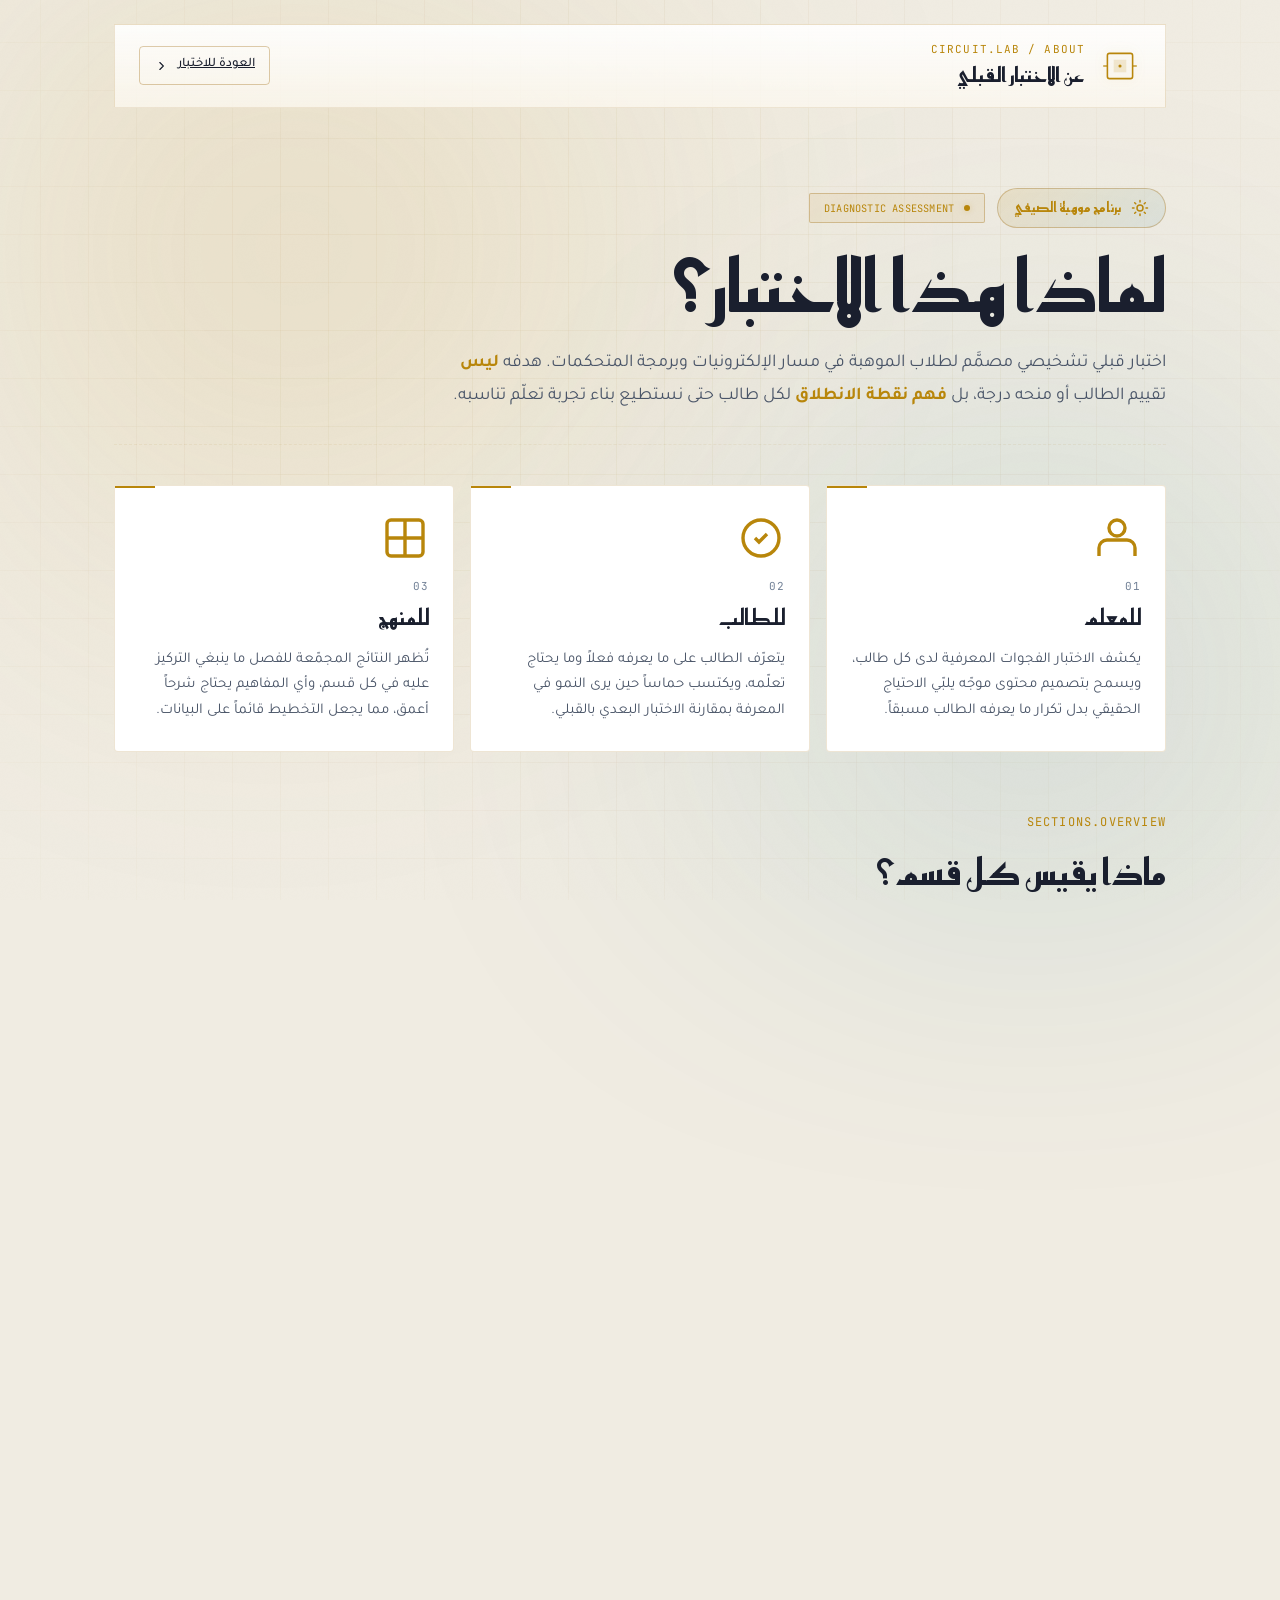
==== commit 7faef2dc: "Add Mawhiba Summer Program badge + full responsive design - Add "برنامج موهبة الصيفي" badge with sun" ====
--- a/about.html
+++ b/about.html
@@ -4,6 +4,7 @@
   <meta charset="UTF-8" />
   <meta name="viewport" content="width=device-width, initial-scale=1.0" />
   <title>عن الاختبار — CIRCUIT.LAB</title>
+  <link rel="icon" type="image/svg+xml" href="favicon.svg" />
   <link rel="preconnect" href="https://fonts.googleapis.com" />
   <link rel="preconnect" href="https://fonts.gstatic.com" crossorigin />
   <link href="https://fonts.googleapis.com/css2?family=Reem+Kufi:wght@400;500;600;700&family=Tajawal:wght@300;400;500;700;800&family=JetBrains+Mono:wght@400;500;700&display=swap" rel="stylesheet" />
@@ -41,10 +42,19 @@
 
     <!-- Hero -->
     <section class="about-hero">
-      <span class="meta-tag">
-        <span class="meta-tag__dot"></span>
-        <span class="mono">DIAGNOSTIC ASSESSMENT</span>
-      </span>
+      <div style="display: flex; gap: 12px; flex-wrap: wrap; align-items: center; margin-bottom: 20px;">
+        <span class="mawhiba-badge">
+          <svg class="mawhiba-badge__icon" viewBox="0 0 24 24" fill="none" stroke="currentColor" stroke-width="2" stroke-linecap="round" stroke-linejoin="round">
+            <circle cx="12" cy="12" r="4"/>
+            <path d="M12 2v2M12 20v2M4.93 4.93l1.41 1.41M17.66 17.66l1.41 1.41M2 12h2M20 12h2M4.93 19.07l1.41-1.41M17.66 6.34l1.41-1.41"/>
+          </svg>
+          برنامج موهبة الصيفي
+        </span>
+        <span class="meta-tag" style="margin-bottom: 0;">
+          <span class="meta-tag__dot"></span>
+          <span class="mono">DIAGNOSTIC ASSESSMENT</span>
+        </span>
+      </div>
       <h1 class="about-title">لماذا هذا الاختبار؟</h1>
       <p class="about-lede">
         اختبار قبلي تشخيصي مصمَّم لطلاب الموهبة في مسار الإلكترونيات وبرمجة المتحكمات.
--- a/styles.css
+++ b/styles.css
@@ -277,6 +277,46 @@
   transform: translateY(-1px);
 }
 
+/* ------------------------------------------------------------
+   Mawhiba program badge — used across all pages
+------------------------------------------------------------ */
+.mawhiba-badge {
+  display: inline-flex;
+  align-items: center;
+  gap: 10px;
+  padding: 8px 16px;
+  background: linear-gradient(135deg, rgba(184, 134, 11, 0.12), rgba(14, 116, 144, 0.08));
+  border: 1px solid var(--border-normal);
+  border-radius: 999px;
+  font-family: var(--font-display);
+  font-size: 14px;
+  font-weight: 600;
+  color: var(--amber);
+  letter-spacing: 0.01em;
+  transition: transform var(--dur-fast) var(--ease);
+}
+.mawhiba-badge:hover {
+  transform: translateY(-1px);
+}
+.mawhiba-badge__icon {
+  width: 18px;
+  height: 18px;
+  flex-shrink: 0;
+}
+.mawhiba-badge--sm {
+  padding: 4px 10px;
+  font-size: 11px;
+  font-weight: 500;
+  gap: 6px;
+}
+.mawhiba-badge--sm .mawhiba-badge__icon { width: 12px; height: 12px; }
+.mawhiba-badge--hero {
+  padding: 10px 20px;
+  font-size: 15px;
+  box-shadow: 0 4px 20px rgba(184, 134, 11, 0.1);
+}
+.mawhiba-badge--hero .mawhiba-badge__icon { width: 22px; height: 22px; }
+
 .signal-dot {
   display: inline-block;
   width: 8px;
@@ -445,10 +485,12 @@
 }
 
 .hero-instructions {
-  border: 1px solid var(--border-hairline);
-  background: rgba(11, 17, 32, 0.6);
+  border: 1px solid var(--border-subtle);
+  background: var(--bg-surface);
   padding: 20px 24px;
   max-width: 640px;
+  border-radius: var(--r-sm);
+  box-shadow: 0 2px 12px rgba(184, 134, 11, 0.04);
 }
 .instructions-header {
   padding-bottom: 12px;
@@ -2880,40 +2922,200 @@
 }
 
 /* ------------------------------------------------------------
-   11. Responsive
+   11. Responsive — iPad + Mobile
 ------------------------------------------------------------ */
-@media (max-width: 1100px) {
-  .welcome-grid { grid-template-columns: 1fr; padding: 32px; gap: 40px; }
-  .quiz-body { grid-template-columns: 1fr; padding: 20px; }
-  .quiz-nav { position: static; max-height: none; }
+
+/* ===== iPad / tablet landscape ===== */
+@media (max-width: 1200px) {
+  .quiz-body { grid-template-columns: 260px 1fr; padding: 24px; gap: 20px; }
+  .nav-questions { grid-template-columns: repeat(5, 1fr); }
+  .dash-body { grid-template-columns: 320px 1fr; }
+  .about-values { grid-template-columns: repeat(3, 1fr); gap: 12px; }
+  .how-grid { grid-template-columns: repeat(2, 1fr); }
+}
+
+/* ===== iPad portrait / small tablet ===== */
+@media (max-width: 1024px) {
+  /* Welcome */
+  .welcome-grid { grid-template-columns: 1fr; padding: 40px 28px; gap: 40px; }
+  .hero-stats { grid-template-columns: repeat(4, 1fr); }
+
+  /* Quiz */
+  .quiz-body { grid-template-columns: 1fr; padding: 20px; gap: 20px; }
+  .quiz-nav { position: static; max-height: none; order: 2; }
+  .quiz-main { order: 1; }
   .nav-questions { grid-template-columns: repeat(10, 1fr); }
+
+  /* Teacher dashboard */
+  .dash-body { grid-template-columns: 1fr; }
+  .students-panel { min-height: auto; }
+  .students-list { max-height: 400px; }
+  .details-panel { min-height: 500px; }
+  .details-body { max-height: none; }
+  .dash-stats { grid-template-columns: repeat(4, 1fr); }
+  .dash-header__actions { flex-wrap: wrap; }
+
+  /* Grade summary + charts */
+  .grade-summary { grid-template-columns: 1fr; gap: 12px; }
+  .grade-summary__side { grid-template-columns: repeat(3, 1fr); }
+  .grade-summary__pct { font-size: 48px; }
+  .chart-hero { grid-template-columns: 1fr; gap: 20px; }
+  .chart-hero__value { font-size: 68px; }
+
+  /* Results */
   .results-summary { grid-template-columns: repeat(2, 1fr); }
+  .actions-grid { grid-template-columns: repeat(2, 1fr); }
+
+  /* About */
+  .about-values { grid-template-columns: repeat(3, 1fr); }
+  .how-grid { grid-template-columns: repeat(2, 1fr); }
+}
+
+/* ===== Mobile landscape / large phone ===== */
+@media (max-width: 780px) {
+  body { font-size: 15px; }
+
+  /* Ambient */
+  .ambient-grid { background-size: 32px 32px; }
+
+  /* Welcome */
+  .brand-strip {
+    flex-direction: column;
+    gap: 8px;
+    padding: 12px 16px;
+    text-align: center;
+  }
+  .brand-strip__left, .brand-strip__right { flex-wrap: wrap; justify-content: center; }
+  .welcome-grid { padding: 24px 16px; gap: 28px; }
+  .welcome-hero { text-align: right; }
+  .hero-title { font-size: 60px; }
+  .hero-title__line--accent { padding-inline-start: 26px; }
+  .hero-title__line--accent::before { width: 16px; }
+  .hero-subtitle { font-size: 18px; }
+  .hero-description { font-size: 15px; }
   .hero-stats { grid-template-columns: repeat(2, 1fr); }
-}
-
-@media (max-width: 720px) {
-  body { font-size: 15px; }
-  .brand-strip { flex-direction: column; gap: 6px; padding: 12px 16px; text-align: center; }
-  .welcome-grid { padding: 24px 20px; gap: 32px; }
-  .welcome-panel { padding: 28px 24px; }
-  .hero-title { font-size: 68px; }
-  .hero-title__line--accent { padding-inline-start: 32px; }
-  .hero-title__line--accent::before { width: 20px; }
-  .hero-stats { grid-template-columns: repeat(2, 1fr); }
-  .quiz-header { flex-direction: column; padding: 14px 16px; gap: 12px; }
-  .quiz-header__left, .quiz-header__right { width: 100%; justify-content: space-between; }
+  .welcome-panel { padding: 24px 20px; }
+  .panel-title { font-size: 28px; }
+
+  /* Quiz */
+  .quiz-header { flex-direction: column; padding: 12px 14px; gap: 10px; align-items: stretch; }
+  .quiz-header__left, .quiz-header__right { width: 100%; justify-content: space-between; gap: 10px; flex-wrap: wrap; }
+  .quiz-header__right { flex-wrap: wrap; }
+  .chip-logo { width: 34px; height: 34px; }
+  .quiz-brand__sub { font-size: 13px; }
   .student-badge { display: none; }
-  .quiz-body { padding: 16px; gap: 20px; }
-  .question-shell { padding: 24px 20px; }
-  .q-title { font-size: 20px; }
-  .quiz-actions { flex-direction: column-reverse; }
-  .quiz-actions .btn { width: 100%; }
+  .timer { min-width: 130px; padding: 6px 12px; }
+  .timer__value { font-size: 20px; }
+  .progress-info { min-width: 140px; }
+  .quiz-body { padding: 14px; gap: 16px; }
+  .question-shell { padding: 22px 18px; min-height: 300px; }
+  .q-head { flex-direction: column; align-items: flex-start; gap: 10px; }
+  .q-title { font-size: 19px; line-height: 1.5; }
+  .opt { padding: 12px 14px; gap: 10px; }
+  .opt__text { font-size: 14px; }
   .opt-list--tf { grid-template-columns: 1fr; }
   .matching-grid { grid-template-columns: 1fr; }
+  .matching-item { flex-wrap: wrap; }
+  .matching-select { width: 100%; margin-inline-start: 0; margin-top: 6px; }
+  .quiz-actions { flex-direction: column-reverse; gap: 8px; }
+  .quiz-actions .btn { width: 100%; }
+  .q-image { padding: 16px; }
+
+  /* Teacher dashboard */
+  .dash-screen { padding: 16px 12px; }
+  .dash-header { flex-direction: column; align-items: stretch; gap: 12px; padding: 12px 16px; }
+  .dash-brand { flex-wrap: wrap; }
+  .dash-header__actions {
+    justify-content: flex-start;
+    overflow-x: auto;
+    padding-bottom: 4px;
+  }
+  .dash-stats { grid-template-columns: repeat(2, 1fr); gap: 8px; }
+  .dash-stat { padding: 14px 16px; }
+  .dash-stat__value { font-size: 22px; }
+  .grade-summary { padding: 16px; }
+  .grade-summary__side { grid-template-columns: 1fr; }
+  .grade-summary__pct { font-size: 42px; }
+  .details-tabs { flex-wrap: wrap; }
+  .details-tab { flex: 1 1 33%; padding: 12px 14px; font-size: 13px; }
+  .details-body { padding: 20px 16px; }
+  .detail-head { flex-direction: column; align-items: flex-start; gap: 12px; }
+  .detail-head__actions { flex-wrap: wrap; }
+  .detail-summary { grid-template-columns: 1fr; }
+  .grade-btns { flex-wrap: wrap; }
+  .grade-btn { flex: 1; min-width: 90px; }
+
+  /* Charts */
+  .chart-hero { padding: 20px; }
+  .chart-hero__value { font-size: 58px; }
+  .chart-hero__meta { grid-template-columns: 1fr; }
+  .chart-card { padding: 16px 18px; }
+  .hist { height: 180px; gap: 8px; }
+  .hist__label { font-size: 9px; padding: 3px 0; }
+  .q-diff { grid-template-columns: repeat(auto-fill, minmax(64px, 1fr)); }
+  .q-diff__cell { padding: 8px 4px; }
+  .q-diff__pct { font-size: 13px; }
+  .q-diff__legend { gap: 10px; font-size: 11px; }
+
+  /* Results */
+  .screen--results { padding: 24px 12px; }
+  .results-title { font-size: 30px; }
   .results-summary { grid-template-columns: 1fr; }
   .actions-grid { grid-template-columns: 1fr; }
-  .results-title { font-size: 32px; }
+  .check-frame { width: 90px; height: 90px; }
+
+  /* About */
+  .about-wrap { padding: 16px 12px; }
+  .about-topbar { flex-direction: column; gap: 10px; padding: 12px 16px; }
+  .about-title { font-size: 44px; }
+  .about-lede { font-size: 16px; }
+  .about-values { grid-template-columns: 1fr; }
+  .about-section-head h2 { font-size: 28px; }
+  .section-block { padding: 20px 22px; }
+  .section-block__head { flex-direction: column; align-items: flex-start; gap: 6px; }
+  .how-grid { grid-template-columns: 1fr; }
+  .about-cta { padding: 40px 24px; }
+  .about-cta h2 { font-size: 32px; }
+
+  /* QR page */
+  .qr-wrap { padding: 20px 12px; }
+  .qr-poster { padding: 24px; grid-template-columns: 1fr; gap: 24px; }
+  .qr-topbar { flex-direction: column; gap: 10px; align-items: stretch; }
+  .qr-actions { justify-content: center; }
+  .qr-headline { font-size: 36px; }
+
+  /* Modal */
   .modal__panel { min-width: 0; width: calc(100% - 32px); margin: 16px; padding: 24px; }
+
+  /* Badge sizing */
+  .mawhiba-badge--hero { font-size: 13px; padding: 8px 16px; }
+}
+
+/* ===== Small phone ===== */
+@media (max-width: 480px) {
+  .hero-title { font-size: 48px; }
+  .hero-stats { grid-template-columns: 1fr 1fr; gap: 8px; }
+  .stat__value { font-size: 26px; }
+  .panel-title { font-size: 24px; }
+  .btn--start { padding: 14px 20px; }
+  .btn--start .btn__label > span:first-child { font-size: 15px; }
+  .field input, .field textarea { padding: 10px 12px; font-size: 14px; }
+  .question-shell { padding: 18px 14px; }
+  .q-title { font-size: 17px; }
+  .q-crumb { gap: 8px; font-size: 11px; }
+  .q-section-badge, .q-type-badge { font-size: 10px; padding: 3px 8px; }
+  .q-image { padding: 12px; }
+  .q-image svg { max-height: 260px; }
+  .dash-stats { grid-template-columns: 1fr 1fr; }
+  .grade-summary__pct { font-size: 36px; }
+  .chart-hero__value { font-size: 48px; }
+  .details-tab { flex-basis: 100%; }
+  .about-title { font-size: 36px; }
+  .about-cta h2 { font-size: 26px; }
+  .qr-headline { font-size: 30px; }
+  #qr-canvas svg, #qr-canvas canvas { width: 220px; height: 220px; }
+  .mawhiba-badge { font-size: 12px; padding: 6px 12px; }
+  .mawhiba-badge--hero { font-size: 12px; padding: 6px 14px; }
 }
 
 /* Reduce motion */
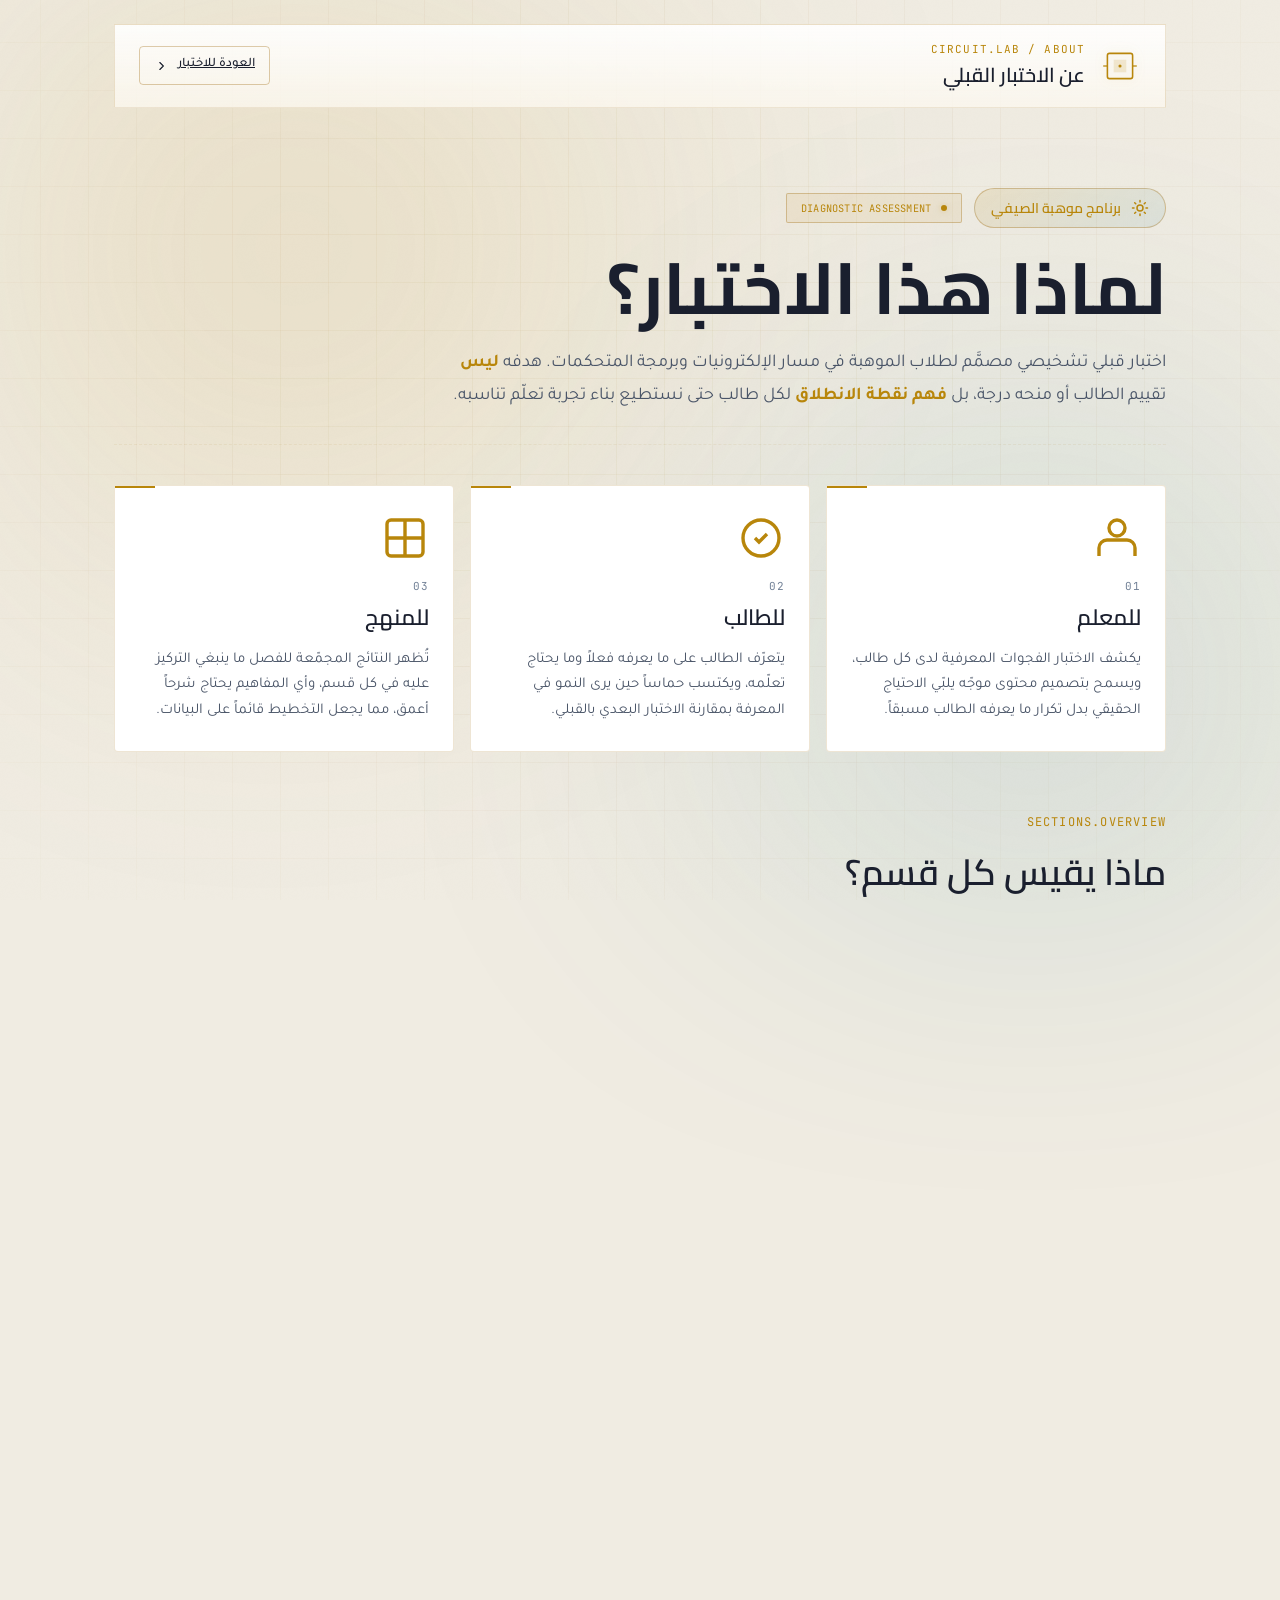
==== commit a83043fd: "Switch display font from Reem Kufi to Cairo for better readability" ====
--- a/about.html
+++ b/about.html
@@ -7,7 +7,7 @@
   <link rel="icon" type="image/svg+xml" href="favicon.svg" />
   <link rel="preconnect" href="https://fonts.googleapis.com" />
   <link rel="preconnect" href="https://fonts.gstatic.com" crossorigin />
-  <link href="https://fonts.googleapis.com/css2?family=Reem+Kufi:wght@400;500;600;700&family=Tajawal:wght@300;400;500;700;800&family=JetBrains+Mono:wght@400;500;700&display=swap" rel="stylesheet" />
+  <link href="https://fonts.googleapis.com/css2?family=Cairo:wght@400;500;600;700;800;900&family=Tajawal:wght@300;400;500;700;800&family=JetBrains+Mono:wght@400;500;700&display=swap" rel="stylesheet" />
   <link rel="stylesheet" href="styles.css" />
 </head>
 <body>
--- a/styles.css
+++ b/styles.css
@@ -46,7 +46,7 @@
   --red-glow: rgba(220, 38, 38, 0.25);
 
   /* Typography */
-  --font-display: 'Reem Kufi', 'Tajawal', system-ui, sans-serif;
+  --font-display: 'Cairo', 'Tajawal', system-ui, sans-serif;
   --font-body: 'Tajawal', system-ui, sans-serif;
   --font-mono: 'JetBrains Mono', 'Courier New', monospace;
 
@@ -610,7 +610,8 @@
 .field textarea:focus {
   outline: none;
   border-color: var(--amber);
-  background: rgba(11, 17, 32, 0.9);
+  background: var(--bg-surface);
+  color: var(--text-primary);
   box-shadow: 0 0 0 3px var(--amber-shadow);
 }
 
